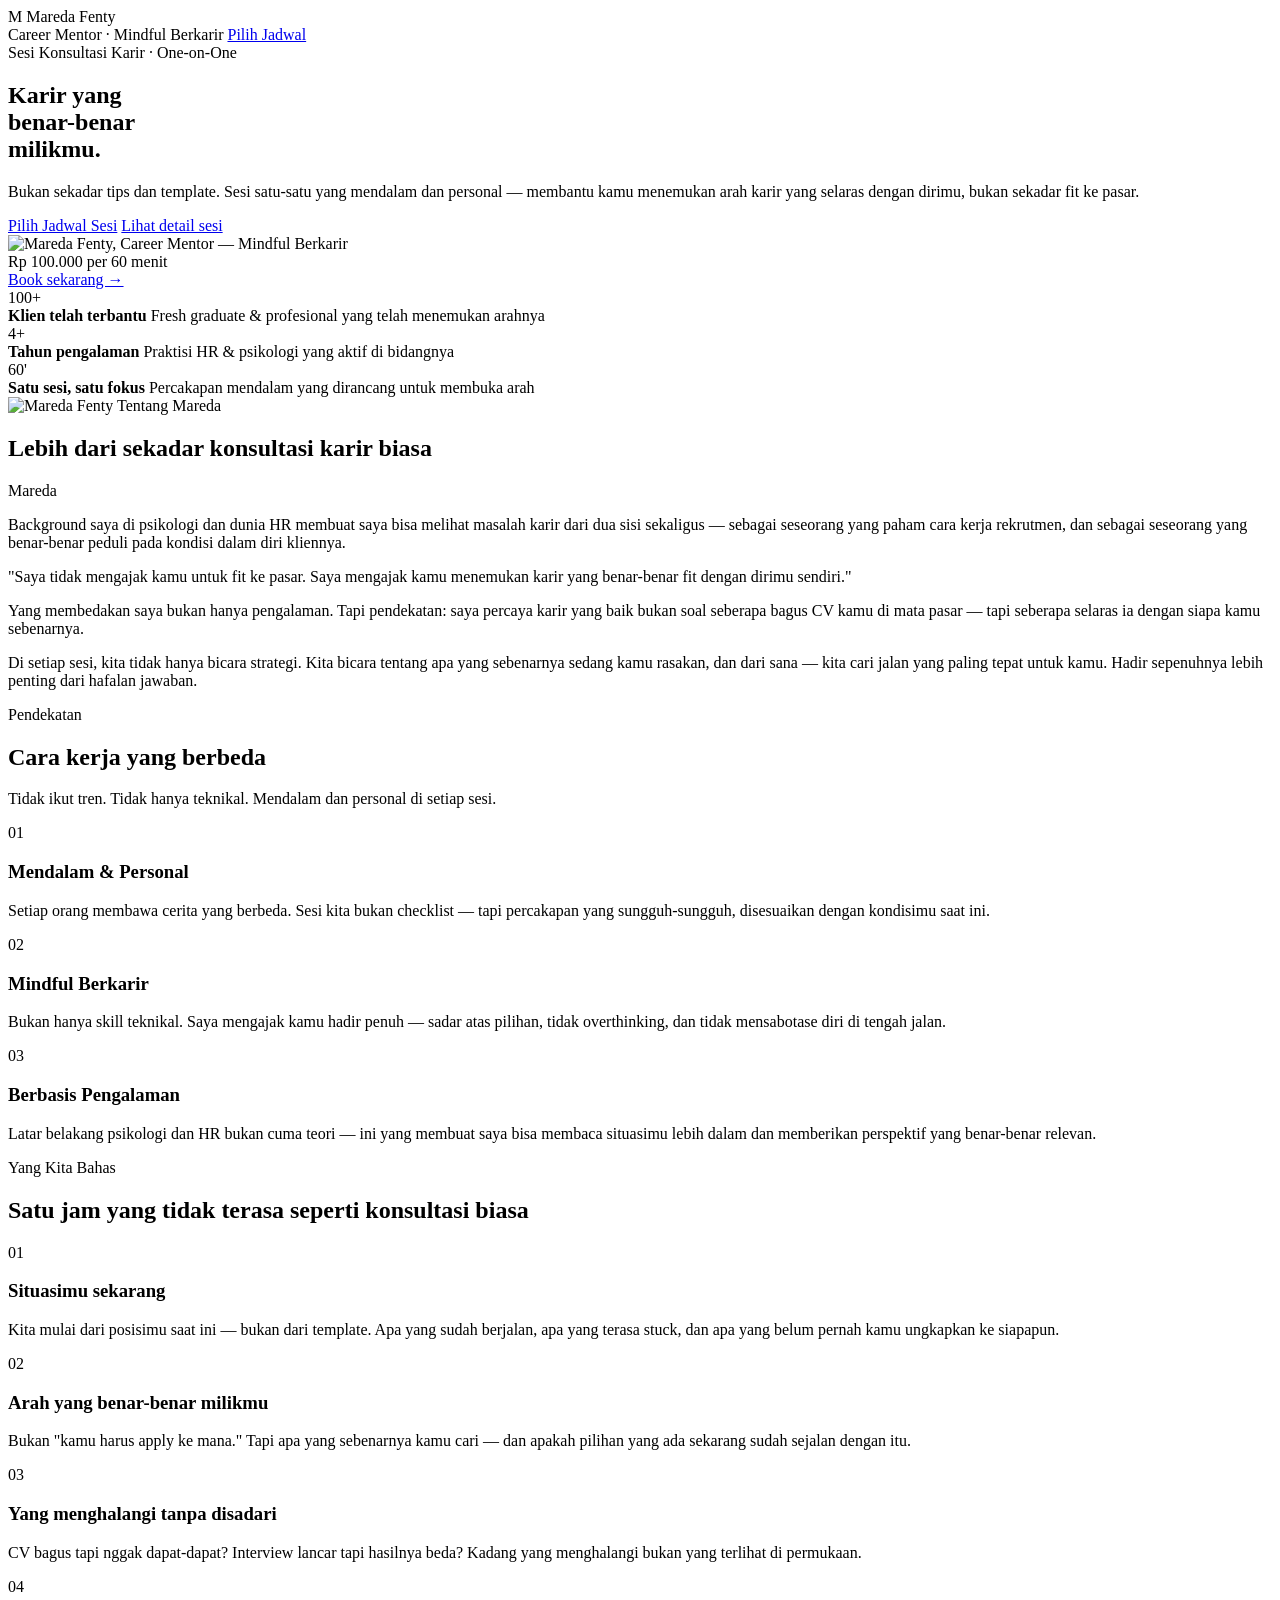
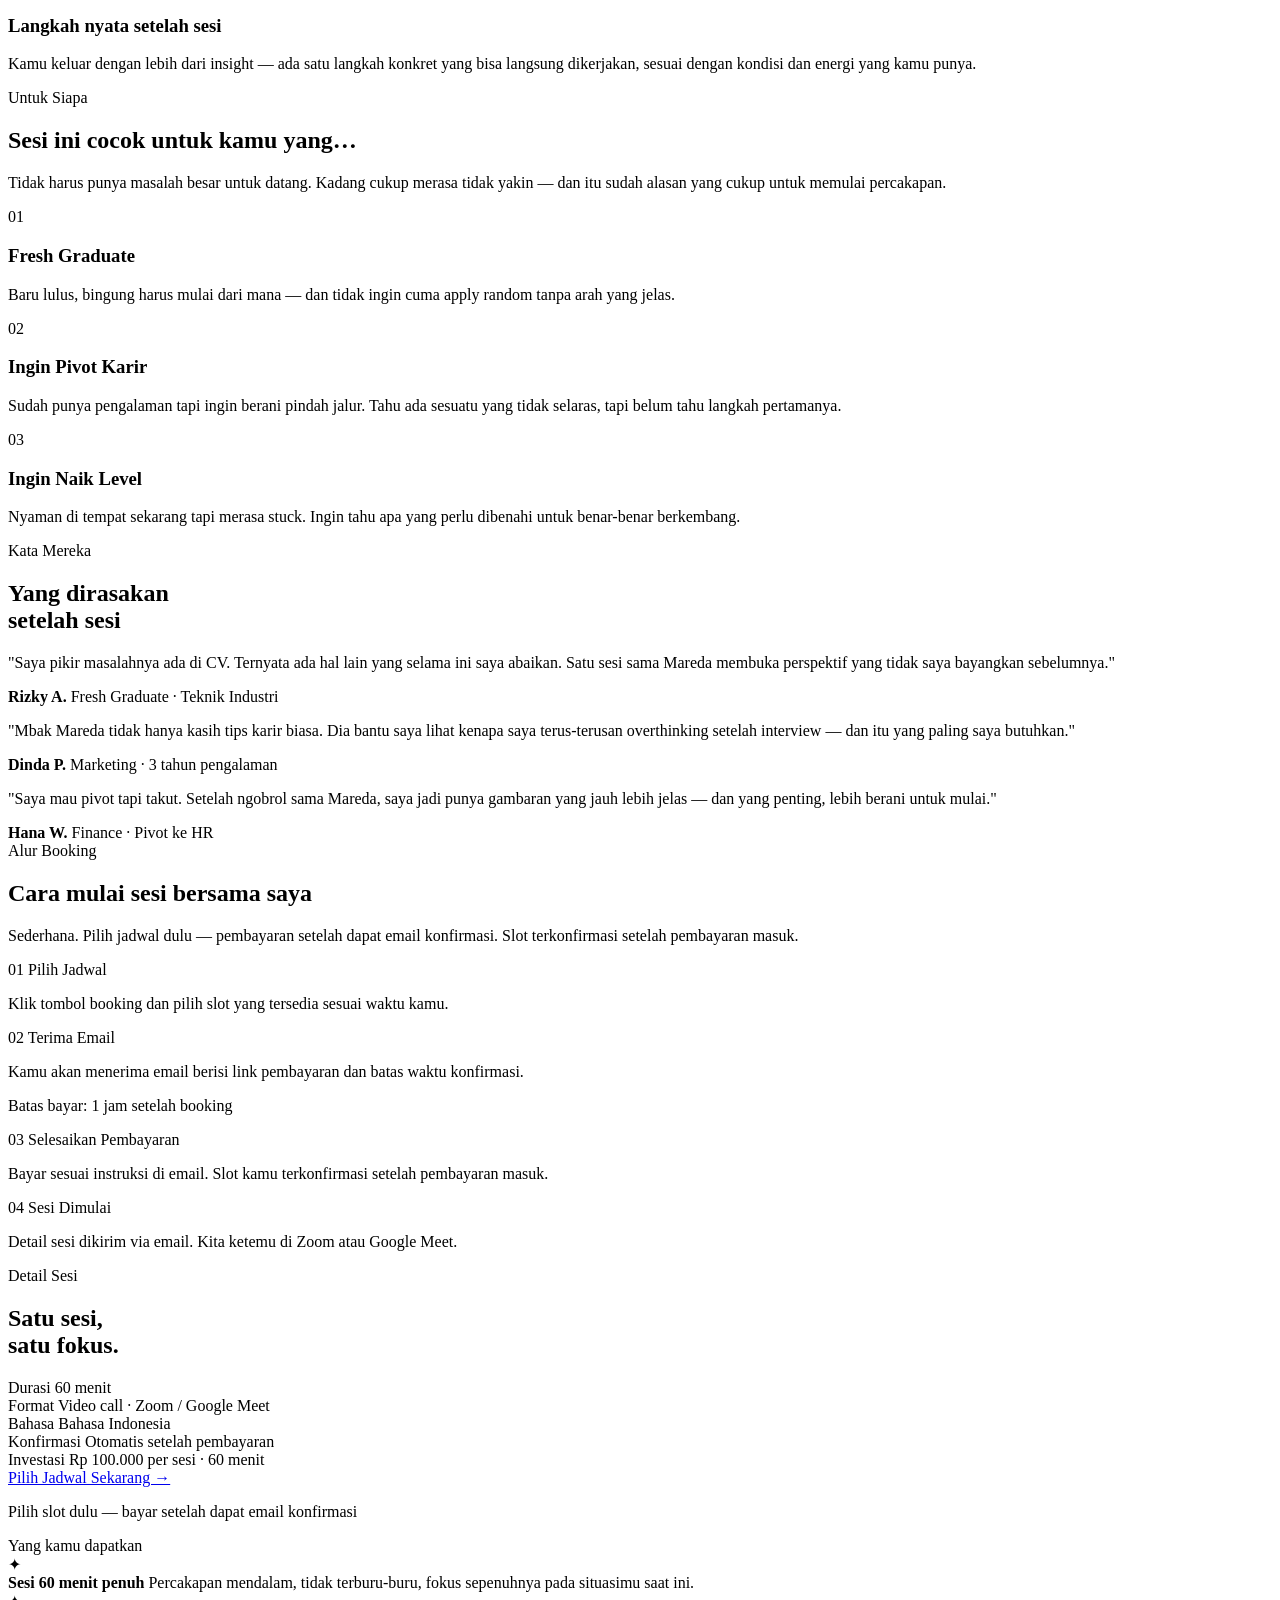
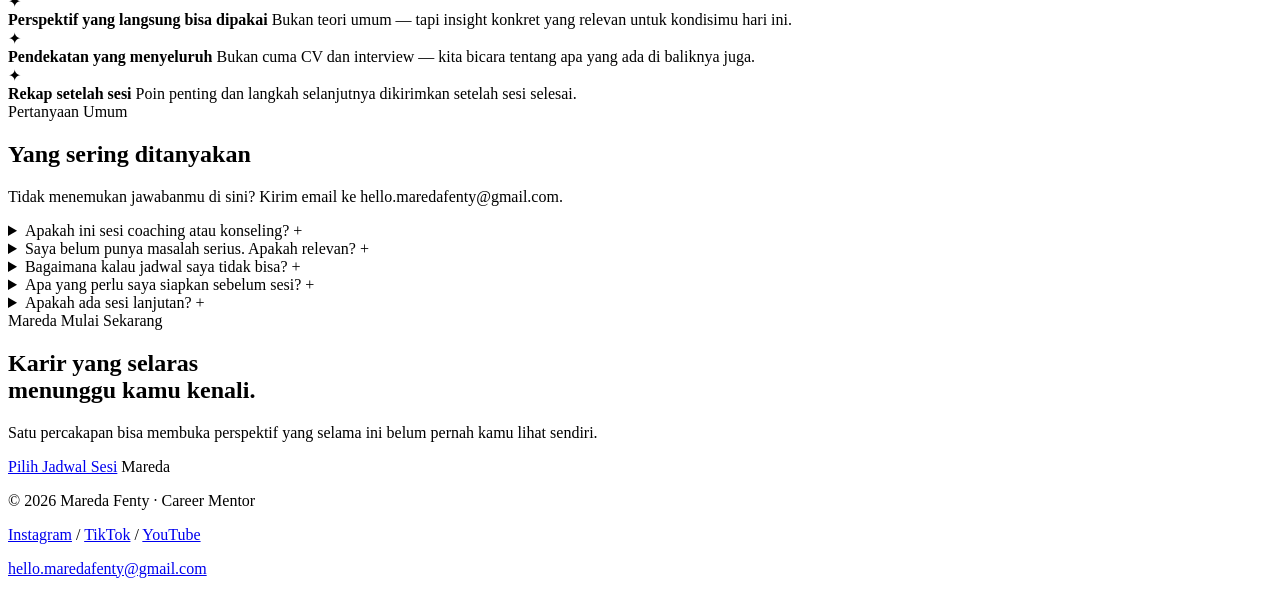
==== sesi-konsultasi-karir/landing-page/index.html @ 622a47fd "Rename index.html to index.html" ====
<!DOCTYPE html>
<html lang="id">
<head>
  <meta charset="UTF-8">
  <meta name="viewport" content="width=device-width, initial-scale=1.0">
  <title>Sesi Konsultasi Karir — Mareda Fenty</title>
  <link href="https://fonts.googleapis.com/css2?family=Fraunces:ital,wght@1,300;1,400;1,500&family=Poppins:wght@300;400;500&family=Corinthia&display=swap" rel="stylesheet">
  <link rel="stylesheet" href="../style.css">
</head>
<body>

  <!-- NAV -->
  <nav>
    <div class="nav-brand">
      <span class="nav-sig">M</span>
      <span class="nav-name">Mareda Fenty</span>
    </div>
    <div class="nav-right">
      <span class="nav-tagline">Career Mentor · Mindful Berkarir</span>
      <a href="https://calendly.com/hello-maredafenty/sesi-konsultasi-karir" class="nav-cta" target="_blank">Pilih Jadwal</a>
    </div>
  </nav>

  <!-- HERO -->
  <section class="hero">
    <div class="hero-inner">
      <div class="hero-label-row">
        <div class="line"></div>
        <span>Sesi Konsultasi Karir · One-on-One</span>
      </div>
      <h1 class="hero-headline">
        Karir yang<br>
        <span class="indent">benar-benar</span><br>
        <span class="moss-word">milikmu.</span>
      </h1>
      <div class="hero-body-row">
        <div class="hero-body-left">
          <p>Bukan sekadar tips dan template. Sesi satu-satu yang mendalam dan personal — membantu kamu menemukan arah karir yang selaras dengan dirimu, bukan sekadar fit ke pasar.</p>
          <div class="hero-cta-group">
            <a href="https://calendly.com/hello-maredafenty/sesi-konsultasi-karir" class="btn-primary" target="_blank">Pilih Jadwal Sesi</a>
            <a href="#booking" class="btn-ghost">Lihat detail sesi</a>
          </div>
        </div>
        <div class="hero-photo-card">
          <img src="../assets/foto-mareda-hero.jpg" alt="Mareda Fenty, Career Mentor — Mindful Berkarir" loading="lazy">
          <div class="photo-card-info">
            <div>
              <span class="rate">Rp 100.000</span>
              <span class="rate-label">per 60 menit</span>
            </div>
            <a href="https://calendly.com/hello-maredafenty/sesi-konsultasi-karir" class="book-link" target="_blank">Book sekarang →</a>
          </div>
        </div>
      </div>
    </div>
  </section>

  <!-- TRUST STRIP -->
  <div class="trust-strip">
    <div class="trust-inner">
      <div class="trust-item">
        <span class="trust-num">100+</span>
        <div class="trust-label">
          <strong>Klien telah terbantu</strong>
          <span>Fresh graduate & profesional yang telah menemukan arahnya</span>
        </div>
      </div>
      <div class="trust-item">
        <span class="trust-num">4+</span>
        <div class="trust-label">
          <strong>Tahun pengalaman</strong>
          <span>Praktisi HR & psikologi yang aktif di bidangnya</span>
        </div>
      </div>
      <div class="trust-item">
        <span class="trust-num">60'</span>
        <div class="trust-label">
          <strong>Satu sesi, satu fokus</strong>
          <span>Percakapan mendalam yang dirancang untuk membuka arah</span>
        </div>
      </div>
    </div>
  </div>

  <!-- TENTANG -->
  <section class="about-section">
    <div class="about-inner">
      <div class="about-sidebar">
        <img src="../assets/foto-mareda-about.png" alt="Mareda Fenty" class="about-photo" loading="lazy">
        <span class="eyebrow">Tentang Mareda</span>
        <h2>Lebih dari sekadar konsultasi karir biasa</h2>
        <span class="sig">Mareda</span>
      </div>
      <div class="about-content">
        <p>Background saya di psikologi dan dunia HR membuat saya bisa melihat masalah karir dari dua sisi sekaligus — sebagai seseorang yang paham cara kerja rekrutmen, dan sebagai seseorang yang benar-benar peduli pada kondisi dalam diri kliennya.</p>
        <div class="about-pull">
          <p>"Saya tidak mengajak kamu untuk <span>fit ke pasar.</span> Saya mengajak kamu menemukan karir yang benar-benar fit dengan dirimu sendiri."</p>
        </div>
        <p>Yang membedakan saya bukan hanya pengalaman. Tapi pendekatan: saya percaya karir yang baik bukan soal seberapa bagus CV kamu di mata pasar — tapi seberapa selaras ia dengan siapa kamu sebenarnya.</p>
        <p>Di setiap sesi, kita tidak hanya bicara strategi. Kita bicara tentang apa yang sebenarnya sedang kamu rasakan, dan dari sana — kita cari jalan yang paling tepat untuk kamu. Hadir sepenuhnya lebih penting dari hafalan jawaban.</p>
      </div>
    </div>
  </section>

  <!-- PENDEKATAN -->
  <section class="approach-section">
    <div class="approach-inner">
      <div class="approach-header">
        <div>
          <span class="eyebrow">Pendekatan</span>
          <h2>Cara kerja yang berbeda</h2>
        </div>
        <p>Tidak ikut tren. Tidak hanya teknikal. Mendalam dan personal di setiap sesi.</p>
      </div>
      <div class="pillar-row">
        <div class="pillar">
          <span class="pillar-mark">01</span>
          <h3>Mendalam & Personal</h3>
          <p>Setiap orang membawa cerita yang berbeda. Sesi kita bukan checklist — tapi percakapan yang sungguh-sungguh, disesuaikan dengan kondisimu saat ini.</p>
        </div>
        <div class="pillar">
          <span class="pillar-mark">02</span>
          <h3>Mindful Berkarir</h3>
          <p>Bukan hanya skill teknikal. Saya mengajak kamu hadir penuh — sadar atas pilihan, tidak overthinking, dan tidak mensabotase diri di tengah jalan.</p>
        </div>
        <div class="pillar">
          <span class="pillar-mark">03</span>
          <h3>Berbasis Pengalaman</h3>
          <p>Latar belakang psikologi dan HR bukan cuma teori — ini yang membuat saya bisa membaca situasimu lebih dalam dan memberikan perspektif yang benar-benar relevan.</p>
        </div>
      </div>
    </div>
  </section>

  <!-- YANG KITA BAHAS -->
  <section class="discuss-section">
    <div class="discuss-inner">
      <div class="discuss-header">
        <div class="discuss-eyebrow-row">
          <div class="line"></div>
          <span>Yang Kita Bahas</span>
        </div>
        <h2>Satu jam yang tidak terasa seperti konsultasi biasa</h2>
      </div>
      <div class="discuss-list">
        <div class="discuss-item">
          <span class="discuss-num">01</span>
          <div>
            <h3>Situasimu sekarang</h3>
            <p>Kita mulai dari posisimu saat ini — bukan dari template. Apa yang sudah berjalan, apa yang terasa stuck, dan apa yang belum pernah kamu ungkapkan ke siapapun.</p>
          </div>
        </div>
        <div class="discuss-item">
          <span class="discuss-num">02</span>
          <div>
            <h3>Arah yang benar-benar milikmu</h3>
            <p>Bukan "kamu harus apply ke mana." Tapi apa yang sebenarnya kamu cari — dan apakah pilihan yang ada sekarang sudah sejalan dengan itu.</p>
          </div>
        </div>
        <div class="discuss-item">
          <span class="discuss-num">03</span>
          <div>
            <h3>Yang menghalangi tanpa disadari</h3>
            <p>CV bagus tapi nggak dapat-dapat? Interview lancar tapi hasilnya beda? Kadang yang menghalangi bukan yang terlihat di permukaan.</p>
          </div>
        </div>
        <div class="discuss-item">
          <span class="discuss-num">04</span>
          <div>
            <h3>Langkah nyata setelah sesi</h3>
            <p>Kamu keluar dengan lebih dari insight — ada satu langkah konkret yang bisa langsung dikerjakan, sesuai dengan kondisi dan energi yang kamu punya.</p>
          </div>
        </div>
      </div>
    </div>
  </section>

  <!-- UNTUK SIAPA -->
  <section class="who-section">
    <div class="who-inner">
      <div class="who-header">
        <div>
          <span class="eyebrow">Untuk Siapa</span>
          <h2>Sesi ini cocok untuk kamu yang…</h2>
        </div>
        <p>Tidak harus punya masalah besar untuk datang. Kadang cukup merasa tidak yakin — dan itu sudah alasan yang cukup untuk memulai percakapan.</p>
      </div>
      <div class="who-grid">
        <div class="who-card">
          <div class="who-card-num">01</div>
          <h3>Fresh Graduate</h3>
          <p>Baru lulus, bingung harus mulai dari mana — dan tidak ingin cuma apply random tanpa arah yang jelas.</p>
        </div>
        <div class="who-card">
          <div class="who-card-num">02</div>
          <h3>Ingin Pivot Karir</h3>
          <p>Sudah punya pengalaman tapi ingin berani pindah jalur. Tahu ada sesuatu yang tidak selaras, tapi belum tahu langkah pertamanya.</p>
        </div>
        <div class="who-card">
          <div class="who-card-num">03</div>
          <h3>Ingin Naik Level</h3>
          <p>Nyaman di tempat sekarang tapi merasa stuck. Ingin tahu apa yang perlu dibenahi untuk benar-benar berkembang.</p>
        </div>
      </div>
    </div>
  </section>

  <!-- TESTIMONIAL -->
  <!--
    CATATAN: 3 testimoni di bawah ini masih CONTOH/ILUSTRASI (Rizky A., Dinda P., Hana W.)
    Ganti dengan testimoni asli dari klien begitu sudah terkumpul lewat flow follow-up
    ("Bagaimana sesi kemarin?"). Pertahankan format: bintang, kutipan, nama + konteks singkat.
  -->
  <section class="testimonial-section">
    <div class="testimonial-inner">
      <div class="testimonial-header">
        <span class="eyebrow">Kata Mereka</span>
        <h2>Yang dirasakan<br>setelah sesi</h2>
      </div>
      <div class="testimonials-grid">
        <div class="testimonial-card">
          <div class="t-stars">
            <div class="t-star"></div><div class="t-star"></div><div class="t-star"></div><div class="t-star"></div><div class="t-star"></div>
          </div>
          <p class="t-quote">"Saya pikir masalahnya ada di CV. Ternyata ada hal lain yang selama ini saya abaikan. Satu sesi sama Mareda membuka perspektif yang tidak saya bayangkan sebelumnya."</p>
          <div class="t-author">
            <strong>Rizky A.</strong>
            <span>Fresh Graduate · Teknik Industri</span>
          </div>
        </div>
        <div class="testimonial-card">
          <div class="t-stars">
            <div class="t-star"></div><div class="t-star"></div><div class="t-star"></div><div class="t-star"></div><div class="t-star"></div>
          </div>
          <p class="t-quote">"Mbak Mareda tidak hanya kasih tips karir biasa. Dia bantu saya lihat kenapa saya terus-terusan overthinking setelah interview — dan itu yang paling saya butuhkan."</p>
          <div class="t-author">
            <strong>Dinda P.</strong>
            <span>Marketing · 3 tahun pengalaman</span>
          </div>
        </div>
        <div class="testimonial-card">
          <div class="t-stars">
            <div class="t-star"></div><div class="t-star"></div><div class="t-star"></div><div class="t-star"></div><div class="t-star"></div>
          </div>
          <p class="t-quote">"Saya mau pivot tapi takut. Setelah ngobrol sama Mareda, saya jadi punya gambaran yang jauh lebih jelas — dan yang penting, lebih berani untuk mulai."</p>
          <div class="t-author">
            <strong>Hana W.</strong>
            <span>Finance · Pivot ke HR</span>
          </div>
        </div>
      </div>
    </div>
  </section>

  <!-- ALUR BOOKING -->
  <section class="how-section">
    <div class="how-inner">
      <div class="how-header">
        <div>
          <span class="eyebrow">Alur Booking</span>
          <h2>Cara mulai sesi bersama saya</h2>
        </div>
        <p>Sederhana. Pilih jadwal dulu — pembayaran setelah dapat email konfirmasi. Slot terkonfirmasi setelah pembayaran masuk.</p>
      </div>
      <div class="how-grid">
        <div class="how-card">
          <span class="how-card-num">01</span>
          <span class="how-card-title">Pilih Jadwal</span>
          <p class="how-card-desc">Klik tombol booking dan pilih slot yang tersedia sesuai waktu kamu.</p>
        </div>
        <div class="how-card">
          <span class="how-card-num">02</span>
          <span class="how-card-title">Terima Email</span>
          <p class="how-card-desc">Kamu akan menerima email berisi link pembayaran dan batas waktu konfirmasi.</p>
          <p class="how-card-note">Batas bayar: 1 jam setelah booking</p>
        </div>
        <div class="how-card">
          <span class="how-card-num">03</span>
          <span class="how-card-title">Selesaikan Pembayaran</span>
          <p class="how-card-desc">Bayar sesuai instruksi di email. Slot kamu terkonfirmasi setelah pembayaran masuk.</p>
        </div>
        <div class="how-card">
          <span class="how-card-num">04</span>
          <span class="how-card-title">Sesi Dimulai</span>
          <p class="how-card-desc">Detail sesi dikirim via email. Kita ketemu di Zoom atau Google Meet.</p>
        </div>
      </div>
    </div>
  </section>

  <!-- DETAIL SESI / BOOKING -->
  <section class="booking-section" id="booking">
    <div class="booking-inner">
      <div class="booking-left">
        <span class="eyebrow">Detail Sesi</span>
        <h2>Satu sesi,<br>satu fokus.</h2>
        <div class="booking-meta">
          <div class="meta-row">
            <span class="meta-key">Durasi</span>
            <span class="meta-val">60 menit</span>
          </div>
          <div class="meta-row">
            <span class="meta-key">Format</span>
            <span class="meta-val">Video call · Zoom / Google Meet</span>
          </div>
          <div class="meta-row">
            <span class="meta-key">Bahasa</span>
            <span class="meta-val">Bahasa Indonesia</span>
          </div>
          <div class="meta-row">
            <span class="meta-key">Konfirmasi</span>
            <span class="meta-val">Otomatis setelah pembayaran</span>
          </div>
        </div>
        <div class="price-display">
          <span class="label">Investasi</span>
          <span class="amount">Rp 100.000</span>
          <span class="duration">per sesi · 60 menit</span>
        </div>
        <a href="https://calendly.com/hello-maredafenty/sesi-konsultasi-karir" class="book-cta" target="_blank">Pilih Jadwal Sekarang →</a>
        <p class="book-note">Pilih slot dulu — bayar setelah dapat email konfirmasi</p>
      </div>
      <div class="booking-right">
        <span class="eyebrow">Yang kamu dapatkan</span>
        <div class="benefit-list">
          <div class="benefit">
            <span class="benefit-mark">✦</span>
            <div>
              <strong>Sesi 60 menit penuh</strong>
              <span>Percakapan mendalam, tidak terburu-buru, fokus sepenuhnya pada situasimu saat ini.</span>
            </div>
          </div>
          <div class="benefit">
            <span class="benefit-mark">✦</span>
            <div>
              <strong>Perspektif yang langsung bisa dipakai</strong>
              <span>Bukan teori umum — tapi insight konkret yang relevan untuk kondisimu hari ini.</span>
            </div>
          </div>
          <div class="benefit">
            <span class="benefit-mark">✦</span>
            <div>
              <strong>Pendekatan yang menyeluruh</strong>
              <span>Bukan cuma CV dan interview — kita bicara tentang apa yang ada di baliknya juga.</span>
            </div>
          </div>
          <div class="benefit">
            <span class="benefit-mark">✦</span>
            <div>
              <strong>Rekap setelah sesi</strong>
              <span>Poin penting dan langkah selanjutnya dikirimkan setelah sesi selesai.</span>
            </div>
          </div>
        </div>
      </div>
    </div>
  </section>

  <!-- FAQ -->
  <section class="faq-section">
    <div class="faq-inner">
      <div class="faq-left">
        <span class="eyebrow">Pertanyaan Umum</span>
        <h2>Yang sering ditanyakan</h2>
        <p>Tidak menemukan jawabanmu di sini? Kirim email ke hello.maredafenty@gmail.com.</p>
      </div>
      <div class="faq-list">
        <details class="faq-item">
          <summary>Apakah ini sesi coaching atau konseling? <span class="faq-icon">+</span></summary>
          <p>Ini sesi konsultasi karir — lebih seperti ngobrol mendalam bersama seseorang yang punya latar belakang psikologi dan HR. Bukan terapi, tapi jauh lebih dalam dari sekadar tanya jawab biasa.</p>
        </details>
        <details class="faq-item">
          <summary>Saya belum punya masalah serius. Apakah relevan? <span class="faq-icon">+</span></summary>
          <p>Ya. Banyak klien datang bukan karena krisis, tapi karena ingin lebih jelas dengan arahnya. Merasa "oke-oke saja tapi tidak berkembang" itu sinyal yang valid untuk dieksplorasi bersama.</p>
        </details>
        <details class="faq-item">
          <summary>Bagaimana kalau jadwal saya tidak bisa? <span class="faq-icon">+</span></summary>
          <p>Kamu bisa reschedule selama mengonfirmasi minimal 24 jam sebelum sesi. Hubungi saya di hello.maredafenty@gmail.com.</p>
        </details>
        <details class="faq-item">
          <summary>Apa yang perlu saya siapkan sebelum sesi? <span class="faq-icon">+</span></summary>
          <p>Tidak banyak. Cukup pikirkan satu atau dua hal yang paling ingin kamu diskusikan. Kita akan mulai dari sana — sisanya akan mengalir sendiri.</p>
        </details>
        <details class="faq-item">
          <summary>Apakah ada sesi lanjutan? <span class="faq-icon">+</span></summary>
          <p>Bisa, tergantung kebutuhanmu. Setelah sesi pertama kita bisa diskusikan bersama apakah perlu lanjutan atau tidak.</p>
        </details>
      </div>
    </div>
  </section>

  <!-- FOOTER CTA -->
  <section class="footer-cta">
    <span class="footer-cta-bg">Mareda</span>
    <span class="eyebrow">Mulai Sekarang</span>
    <h2>Karir yang selaras<br>menunggu kamu <span class="clay">kenali.</span></h2>
    <p>Satu percakapan bisa membuka perspektif yang selama ini belum pernah kamu lihat sendiri.</p>
    <a href="https://calendly.com/hello-maredafenty/sesi-konsultasi-karir" class="btn-primary" target="_blank">Pilih Jadwal Sesi</a>
    <span class="footer-cta-sig">Mareda</span>
  </section>

  <!-- FOOTER BOTTOM -->
  <div class="footer-bottom">
    <p>© 2026 Mareda Fenty · Career Mentor</p>
    <!-- CATATAN: cek dulu handle TikTok & YouTube Mareda sebelum publish, IG @maredafenty sudah terkonfirmasi -->
    <div class="footer-socials">
      <a href="https://instagram.com/maredafenty" target="_blank">Instagram</a>
      <span class="sep">/</span>
      <a href="https://tiktok.com/@maredafenty" target="_blank">TikTok</a>
      <span class="sep">/</span>
      <a href="https://youtube.com/@maredafenty" target="_blank">YouTube</a>
    </div>
    <p class="email"><a href="mailto:hello.maredafenty@gmail.com">hello.maredafenty@gmail.com</a></p>
  </div>

</body>
</html>
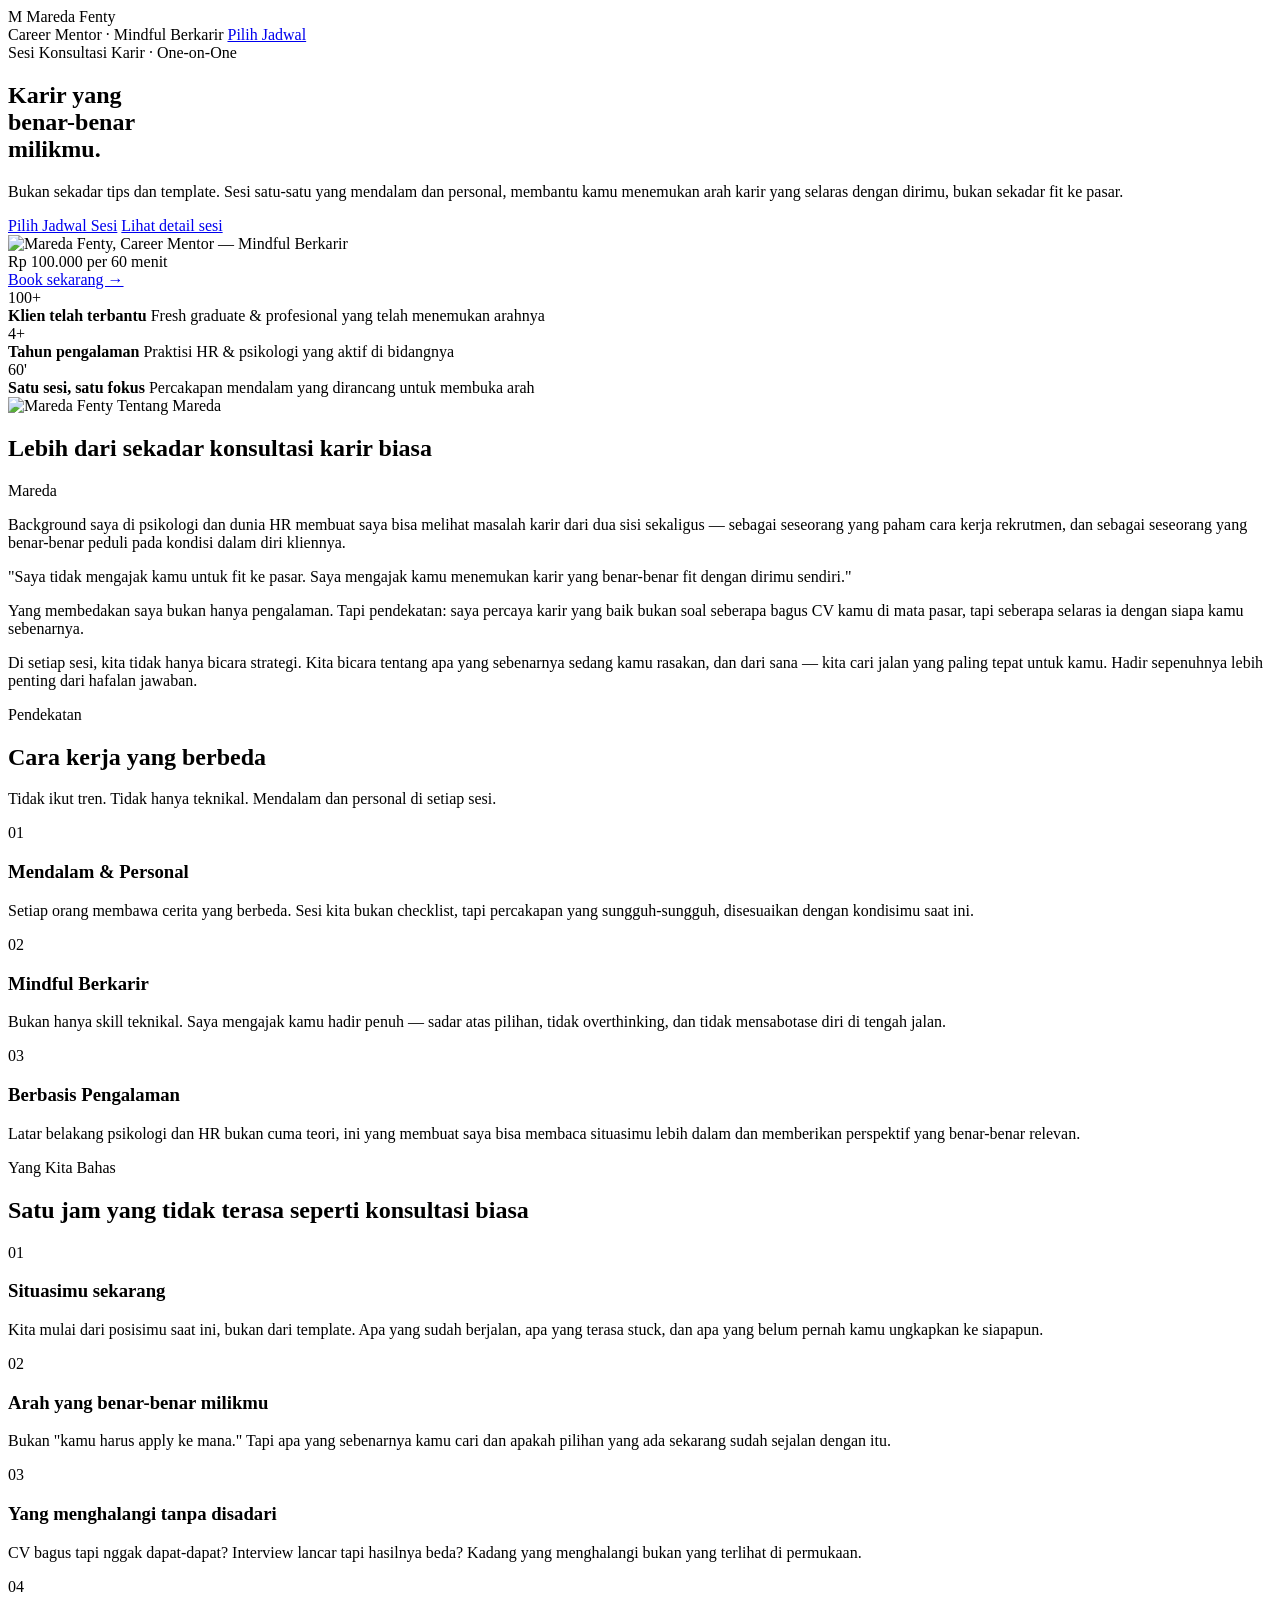
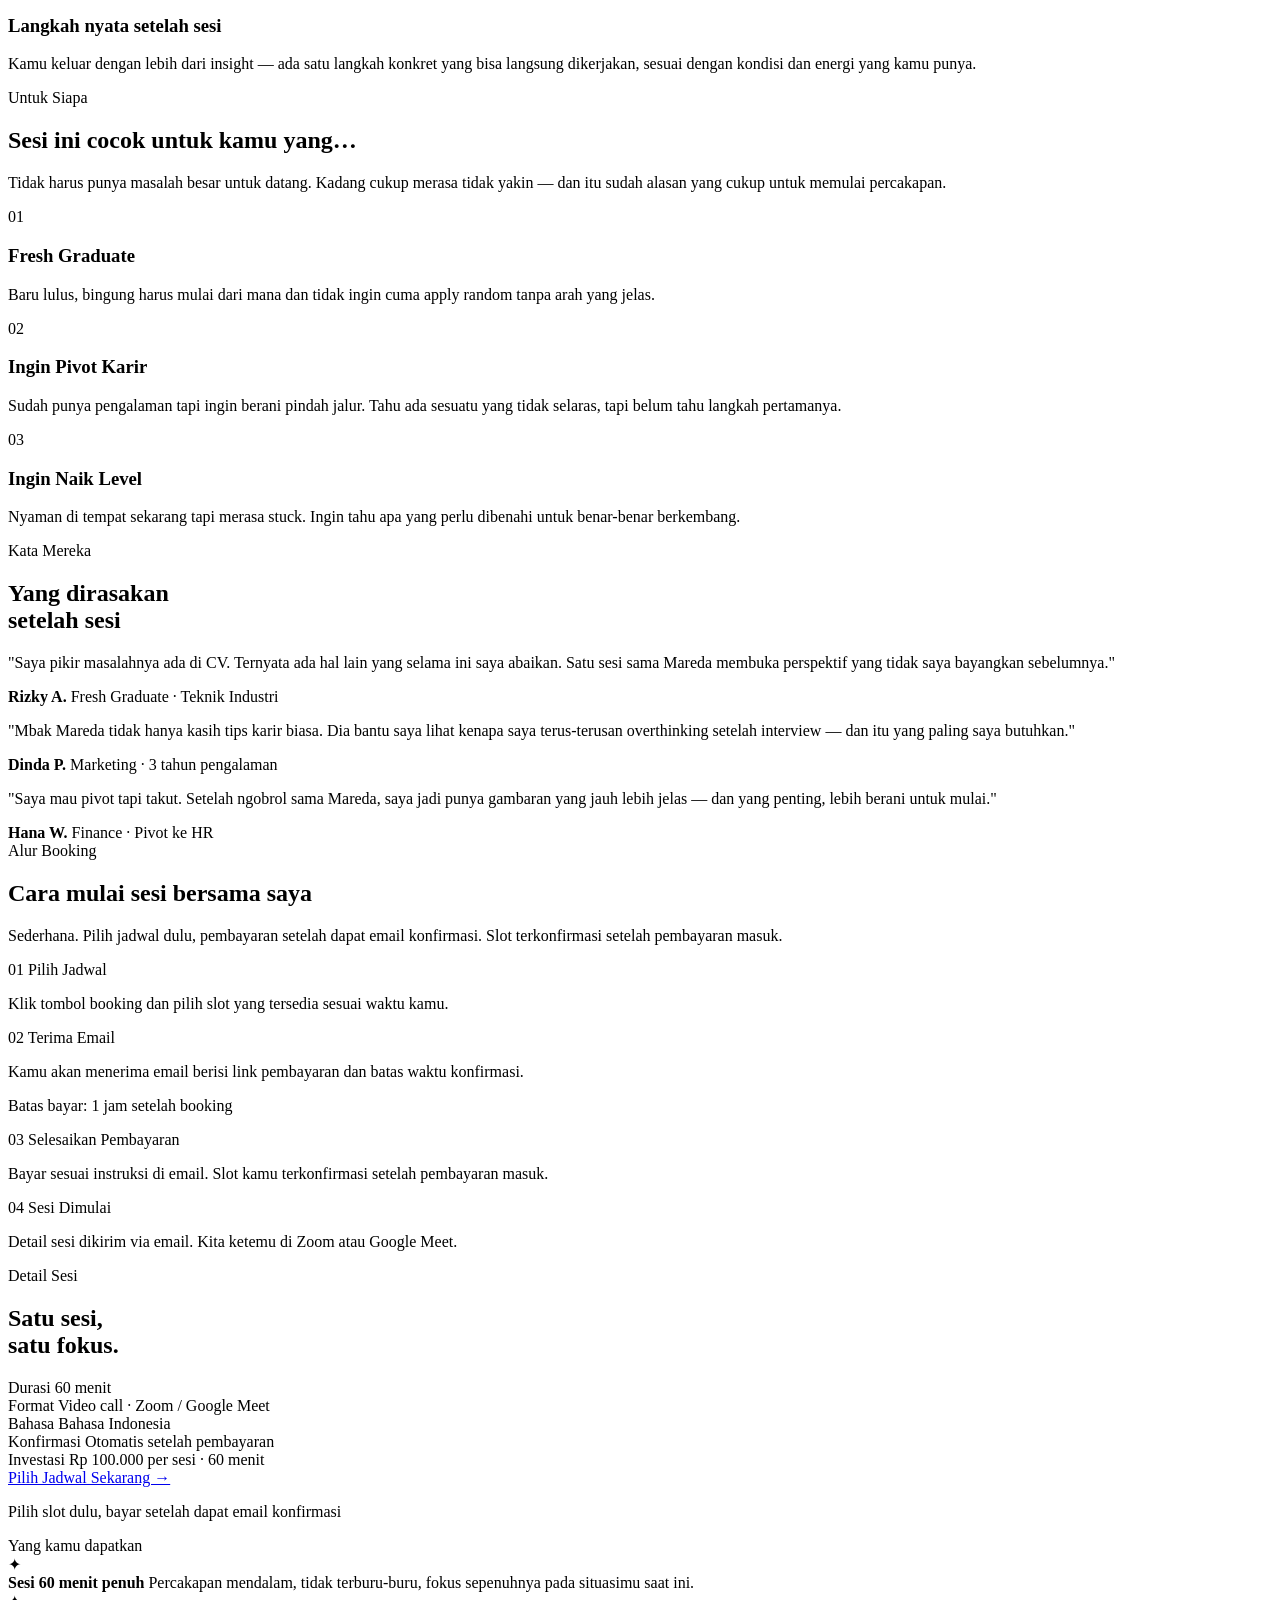
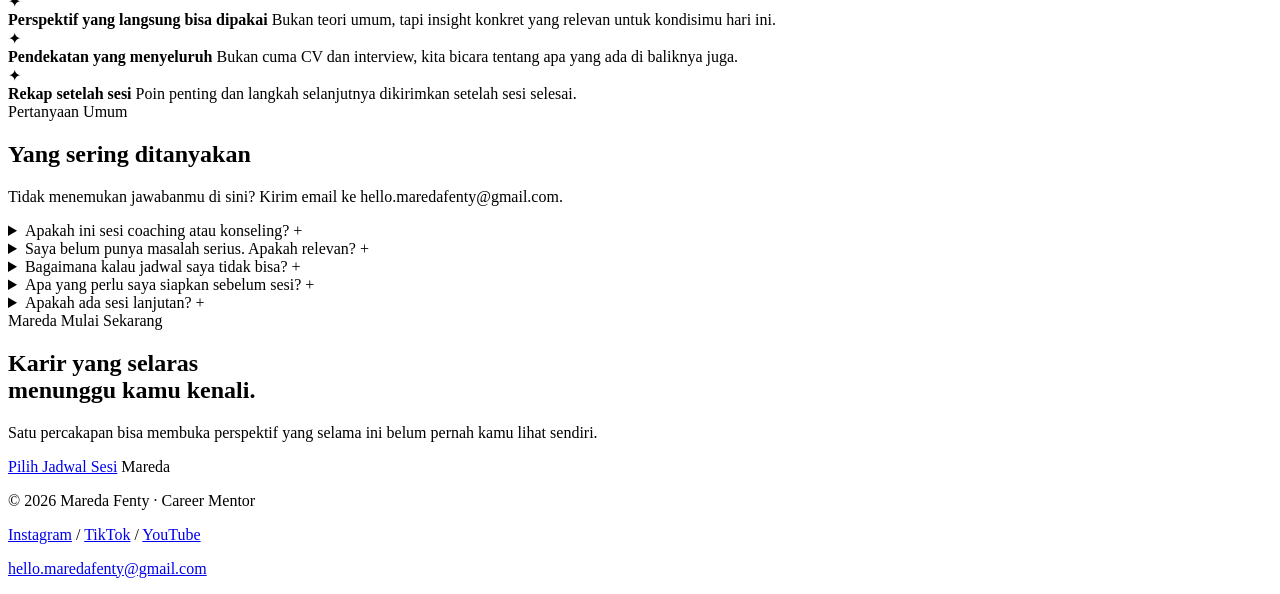
==== commit 1ef1c705: "Update index.html" ====
--- a/sesi-konsultasi-karir/landing-page/index.html
+++ b/sesi-konsultasi-karir/landing-page/index.html
@@ -35,7 +35,7 @@
       </h1>
       <div class="hero-body-row">
         <div class="hero-body-left">
-          <p>Bukan sekadar tips dan template. Sesi satu-satu yang mendalam dan personal — membantu kamu menemukan arah karir yang selaras dengan dirimu, bukan sekadar fit ke pasar.</p>
+          <p>Bukan sekadar tips dan template. Sesi satu-satu yang mendalam dan personal, membantu kamu menemukan arah karir yang selaras dengan dirimu, bukan sekadar fit ke pasar.</p>
           <div class="hero-cta-group">
             <a href="https://calendly.com/hello-maredafenty/sesi-konsultasi-karir" class="btn-primary" target="_blank">Pilih Jadwal Sesi</a>
             <a href="#booking" class="btn-ghost">Lihat detail sesi</a>
@@ -96,7 +96,7 @@
         <div class="about-pull">
           <p>"Saya tidak mengajak kamu untuk <span>fit ke pasar.</span> Saya mengajak kamu menemukan karir yang benar-benar fit dengan dirimu sendiri."</p>
         </div>
-        <p>Yang membedakan saya bukan hanya pengalaman. Tapi pendekatan: saya percaya karir yang baik bukan soal seberapa bagus CV kamu di mata pasar — tapi seberapa selaras ia dengan siapa kamu sebenarnya.</p>
+        <p>Yang membedakan saya bukan hanya pengalaman. Tapi pendekatan: saya percaya karir yang baik bukan soal seberapa bagus CV kamu di mata pasar, tapi seberapa selaras ia dengan siapa kamu sebenarnya.</p>
         <p>Di setiap sesi, kita tidak hanya bicara strategi. Kita bicara tentang apa yang sebenarnya sedang kamu rasakan, dan dari sana — kita cari jalan yang paling tepat untuk kamu. Hadir sepenuhnya lebih penting dari hafalan jawaban.</p>
       </div>
     </div>
@@ -116,7 +116,7 @@
         <div class="pillar">
           <span class="pillar-mark">01</span>
           <h3>Mendalam & Personal</h3>
-          <p>Setiap orang membawa cerita yang berbeda. Sesi kita bukan checklist — tapi percakapan yang sungguh-sungguh, disesuaikan dengan kondisimu saat ini.</p>
+          <p>Setiap orang membawa cerita yang berbeda. Sesi kita bukan checklist, tapi percakapan yang sungguh-sungguh, disesuaikan dengan kondisimu saat ini.</p>
         </div>
         <div class="pillar">
           <span class="pillar-mark">02</span>
@@ -126,7 +126,7 @@
         <div class="pillar">
           <span class="pillar-mark">03</span>
           <h3>Berbasis Pengalaman</h3>
-          <p>Latar belakang psikologi dan HR bukan cuma teori — ini yang membuat saya bisa membaca situasimu lebih dalam dan memberikan perspektif yang benar-benar relevan.</p>
+          <p>Latar belakang psikologi dan HR bukan cuma teori, ini yang membuat saya bisa membaca situasimu lebih dalam dan memberikan perspektif yang benar-benar relevan.</p>
         </div>
       </div>
     </div>
@@ -147,14 +147,14 @@
           <span class="discuss-num">01</span>
           <div>
             <h3>Situasimu sekarang</h3>
-            <p>Kita mulai dari posisimu saat ini — bukan dari template. Apa yang sudah berjalan, apa yang terasa stuck, dan apa yang belum pernah kamu ungkapkan ke siapapun.</p>
+            <p>Kita mulai dari posisimu saat ini, bukan dari template. Apa yang sudah berjalan, apa yang terasa stuck, dan apa yang belum pernah kamu ungkapkan ke siapapun.</p>
           </div>
         </div>
         <div class="discuss-item">
           <span class="discuss-num">02</span>
           <div>
             <h3>Arah yang benar-benar milikmu</h3>
-            <p>Bukan "kamu harus apply ke mana." Tapi apa yang sebenarnya kamu cari — dan apakah pilihan yang ada sekarang sudah sejalan dengan itu.</p>
+            <p>Bukan "kamu harus apply ke mana." Tapi apa yang sebenarnya kamu cari dan apakah pilihan yang ada sekarang sudah sejalan dengan itu.</p>
           </div>
         </div>
         <div class="discuss-item">
@@ -189,7 +189,7 @@
         <div class="who-card">
           <div class="who-card-num">01</div>
           <h3>Fresh Graduate</h3>
-          <p>Baru lulus, bingung harus mulai dari mana — dan tidak ingin cuma apply random tanpa arah yang jelas.</p>
+          <p>Baru lulus, bingung harus mulai dari mana dan tidak ingin cuma apply random tanpa arah yang jelas.</p>
         </div>
         <div class="who-card">
           <div class="who-card-num">02</div>
@@ -260,7 +260,7 @@
           <span class="eyebrow">Alur Booking</span>
           <h2>Cara mulai sesi bersama saya</h2>
         </div>
-        <p>Sederhana. Pilih jadwal dulu — pembayaran setelah dapat email konfirmasi. Slot terkonfirmasi setelah pembayaran masuk.</p>
+        <p>Sederhana. Pilih jadwal dulu, pembayaran setelah dapat email konfirmasi. Slot terkonfirmasi setelah pembayaran masuk.</p>
       </div>
       <div class="how-grid">
         <div class="how-card">
@@ -318,7 +318,7 @@
           <span class="duration">per sesi · 60 menit</span>
         </div>
         <a href="https://calendly.com/hello-maredafenty/sesi-konsultasi-karir" class="book-cta" target="_blank">Pilih Jadwal Sekarang →</a>
-        <p class="book-note">Pilih slot dulu — bayar setelah dapat email konfirmasi</p>
+        <p class="book-note">Pilih slot dulu, bayar setelah dapat email konfirmasi</p>
       </div>
       <div class="booking-right">
         <span class="eyebrow">Yang kamu dapatkan</span>
@@ -334,14 +334,14 @@
             <span class="benefit-mark">✦</span>
             <div>
               <strong>Perspektif yang langsung bisa dipakai</strong>
-              <span>Bukan teori umum — tapi insight konkret yang relevan untuk kondisimu hari ini.</span>
+              <span>Bukan teori umum, tapi insight konkret yang relevan untuk kondisimu hari ini.</span>
             </div>
           </div>
           <div class="benefit">
             <span class="benefit-mark">✦</span>
             <div>
               <strong>Pendekatan yang menyeluruh</strong>
-              <span>Bukan cuma CV dan interview — kita bicara tentang apa yang ada di baliknya juga.</span>
+              <span>Bukan cuma CV dan interview, kita bicara tentang apa yang ada di baliknya juga.</span>
             </div>
           </div>
           <div class="benefit">
@@ -367,7 +367,7 @@
       <div class="faq-list">
         <details class="faq-item">
           <summary>Apakah ini sesi coaching atau konseling? <span class="faq-icon">+</span></summary>
-          <p>Ini sesi konsultasi karir — lebih seperti ngobrol mendalam bersama seseorang yang punya latar belakang psikologi dan HR. Bukan terapi, tapi jauh lebih dalam dari sekadar tanya jawab biasa.</p>
+          <p>Ini sesi konsultasi karir, lebih seperti ngobrol mendalam bersama seseorang yang punya latar belakang psikologi dan HR. Bukan terapi, tapi jauh lebih dalam dari sekadar tanya jawab biasa.</p>
         </details>
         <details class="faq-item">
           <summary>Saya belum punya masalah serius. Apakah relevan? <span class="faq-icon">+</span></summary>
@@ -379,7 +379,7 @@
         </details>
         <details class="faq-item">
           <summary>Apa yang perlu saya siapkan sebelum sesi? <span class="faq-icon">+</span></summary>
-          <p>Tidak banyak. Cukup pikirkan satu atau dua hal yang paling ingin kamu diskusikan. Kita akan mulai dari sana — sisanya akan mengalir sendiri.</p>
+          <p>Tidak banyak. Cukup pikirkan satu atau dua hal yang paling ingin kamu diskusikan. Kita akan mulai dari sana, sisanya akan mengalir sendiri.</p>
         </details>
         <details class="faq-item">
           <summary>Apakah ada sesi lanjutan? <span class="faq-icon">+</span></summary>
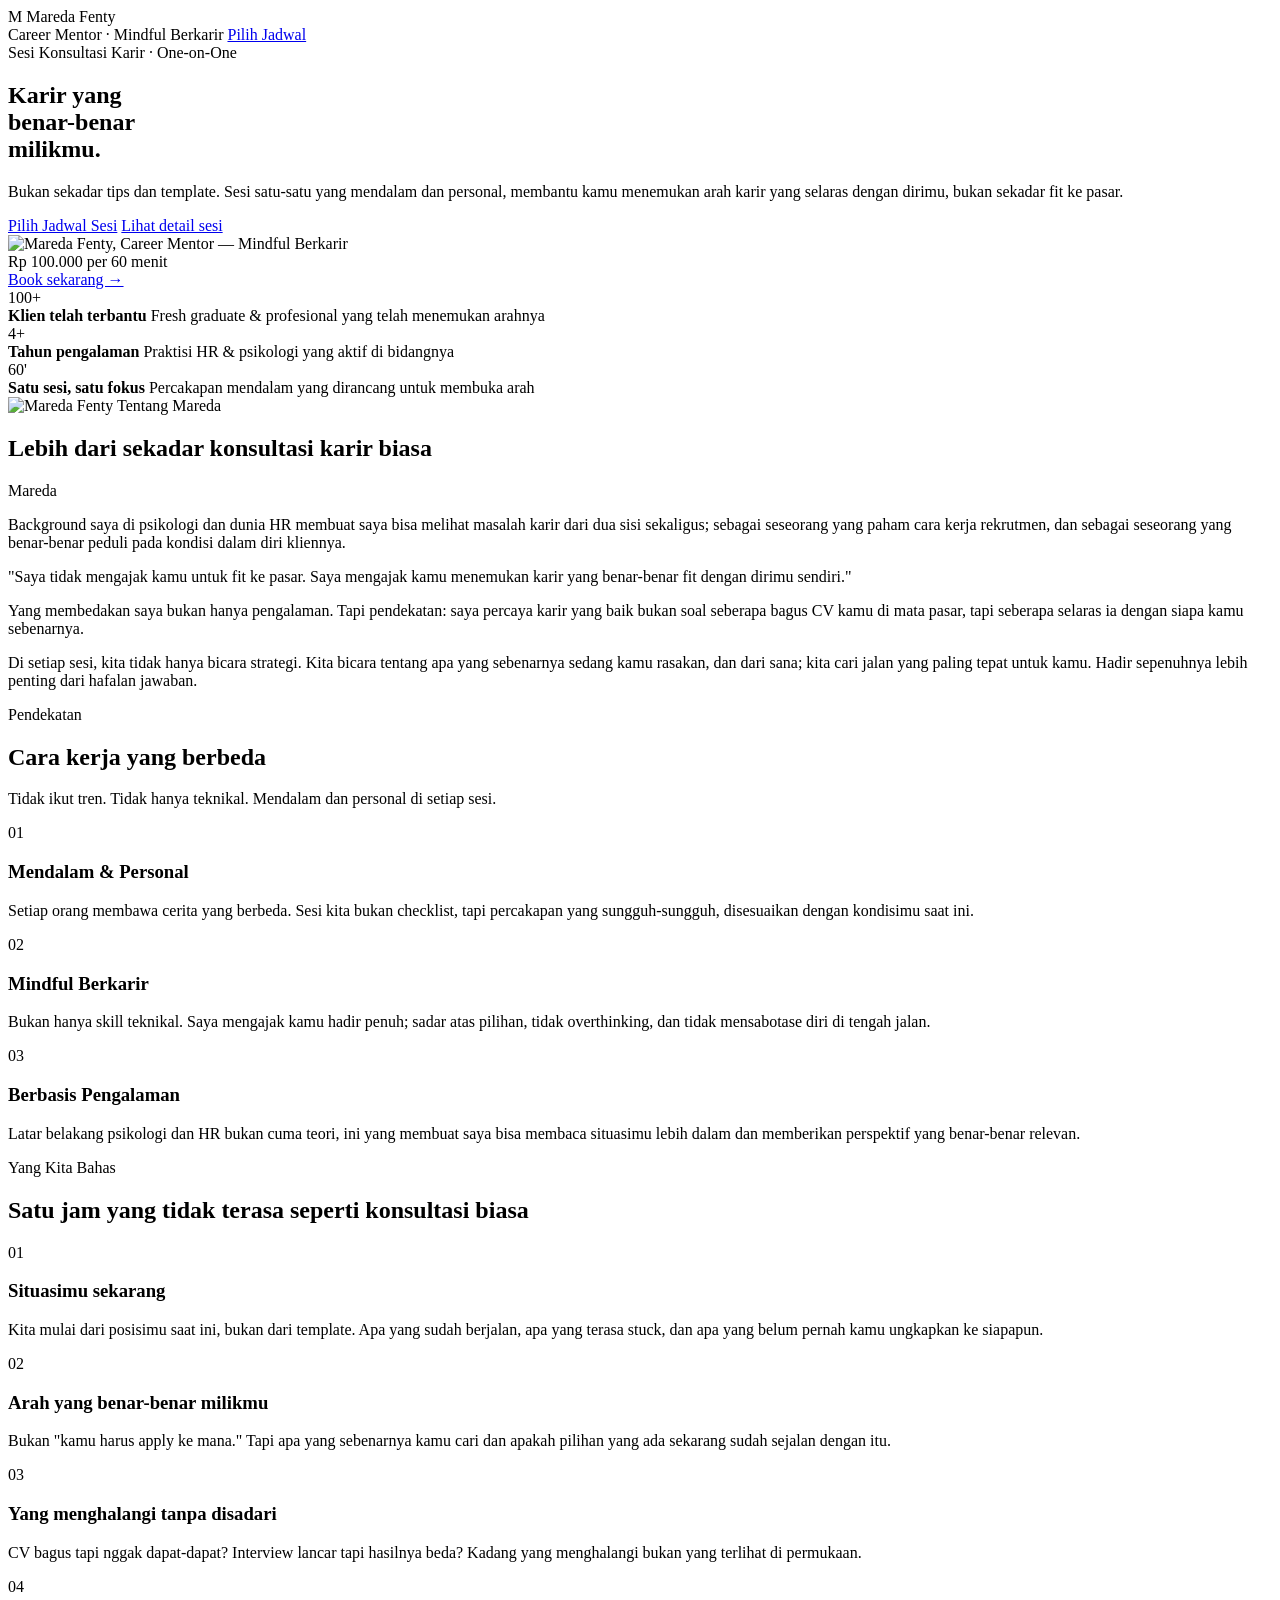
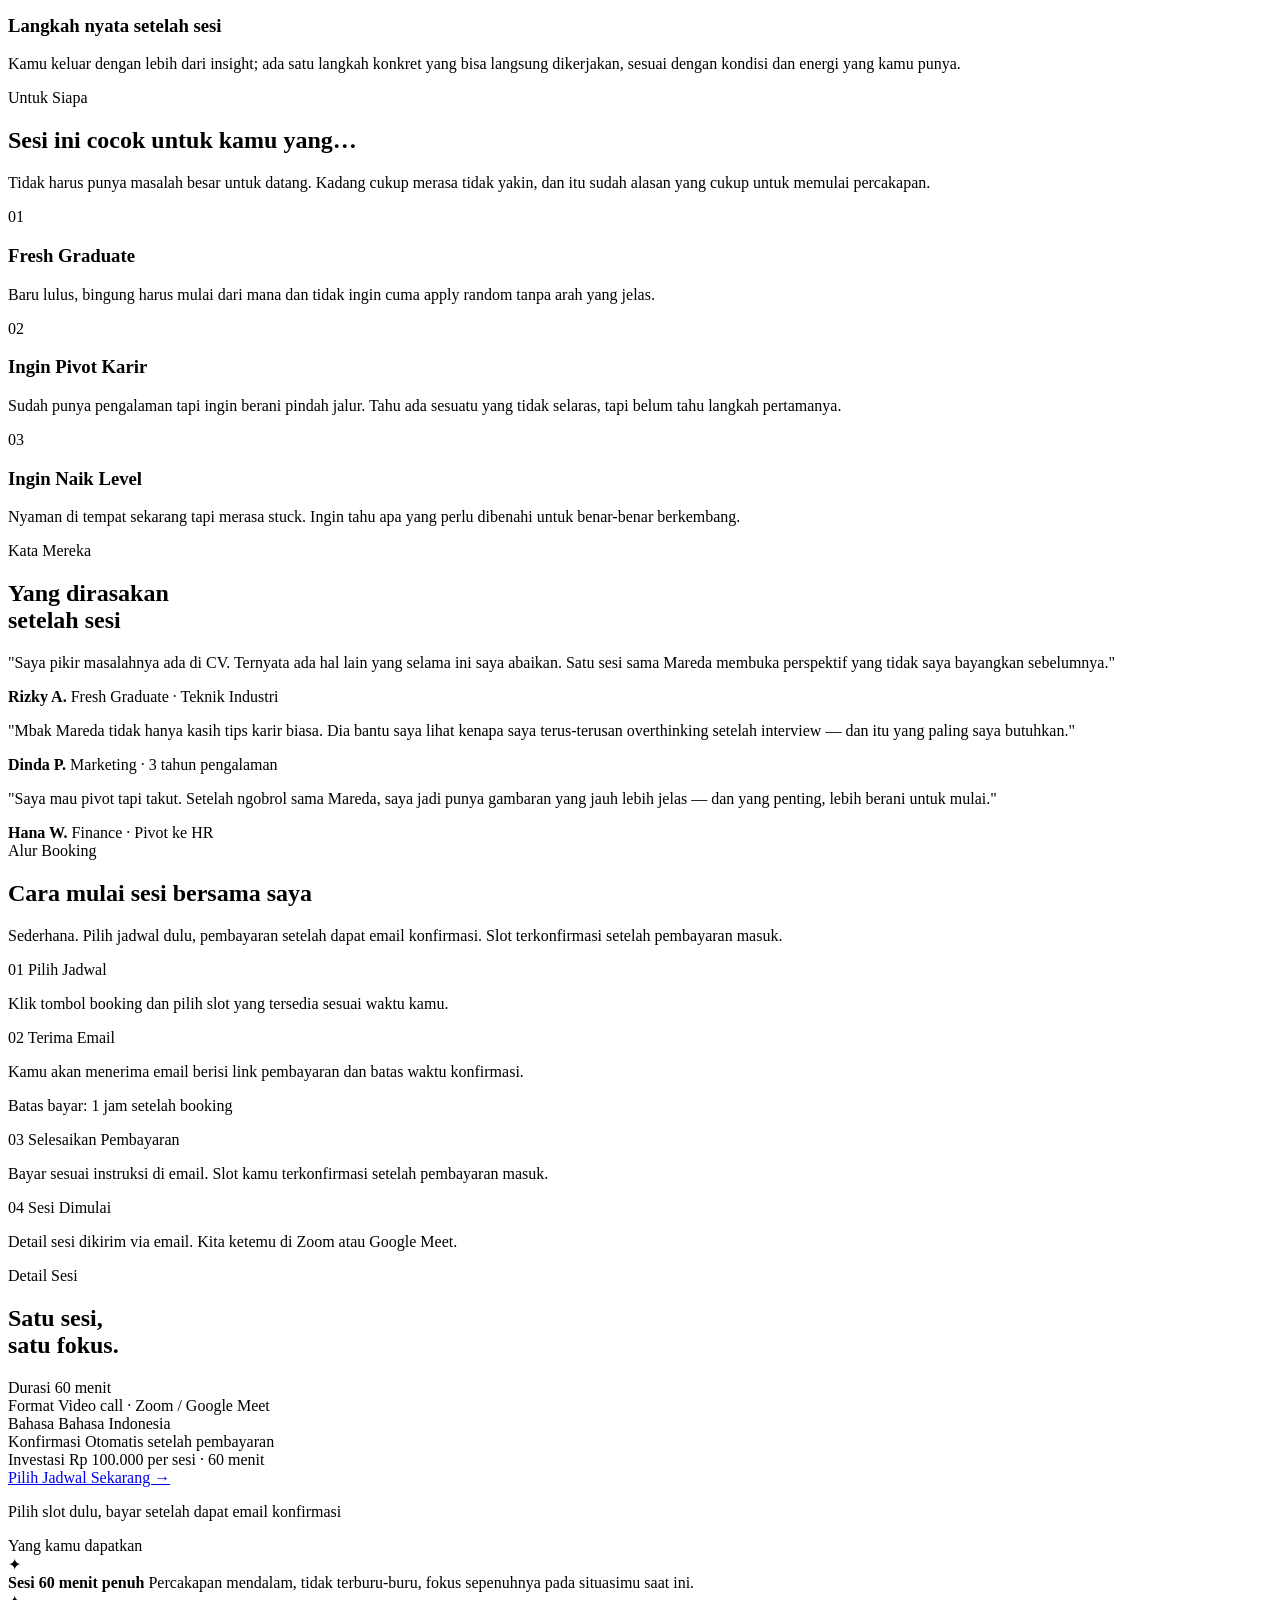
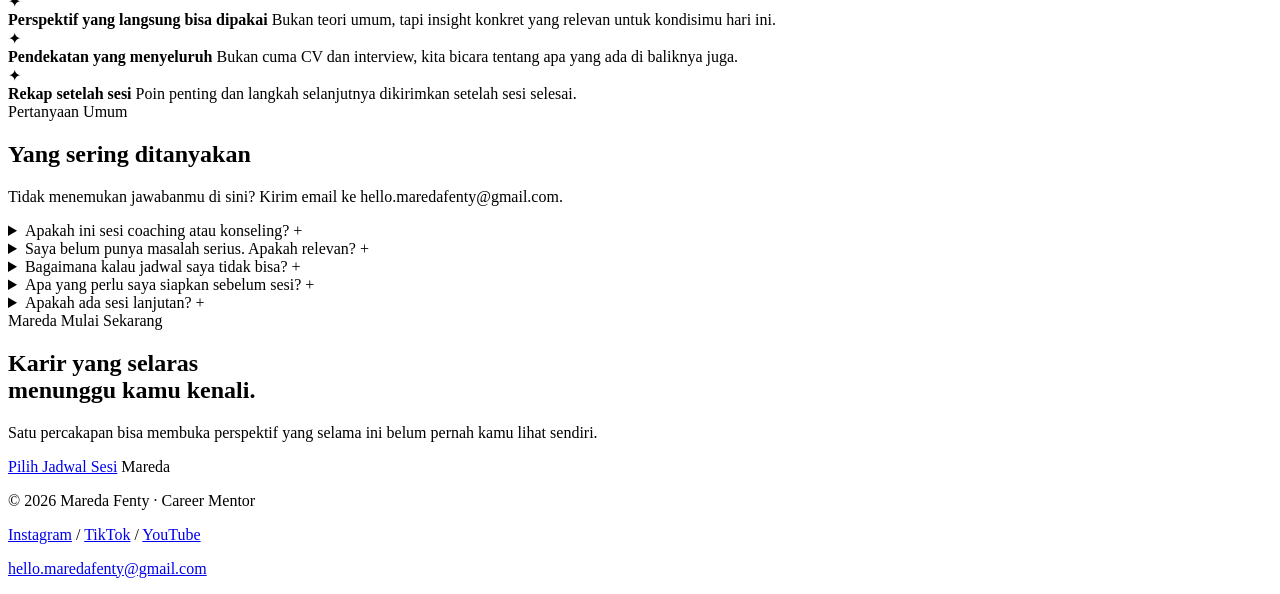
==== commit 2ffdeddc: "Update index.html" ====
--- a/sesi-konsultasi-karir/landing-page/index.html
+++ b/sesi-konsultasi-karir/landing-page/index.html
@@ -92,12 +92,12 @@
         <span class="sig">Mareda</span>
       </div>
       <div class="about-content">
-        <p>Background saya di psikologi dan dunia HR membuat saya bisa melihat masalah karir dari dua sisi sekaligus — sebagai seseorang yang paham cara kerja rekrutmen, dan sebagai seseorang yang benar-benar peduli pada kondisi dalam diri kliennya.</p>
+        <p>Background saya di psikologi dan dunia HR membuat saya bisa melihat masalah karir dari dua sisi sekaligus; sebagai seseorang yang paham cara kerja rekrutmen, dan sebagai seseorang yang benar-benar peduli pada kondisi dalam diri kliennya.</p>
         <div class="about-pull">
           <p>"Saya tidak mengajak kamu untuk <span>fit ke pasar.</span> Saya mengajak kamu menemukan karir yang benar-benar fit dengan dirimu sendiri."</p>
         </div>
         <p>Yang membedakan saya bukan hanya pengalaman. Tapi pendekatan: saya percaya karir yang baik bukan soal seberapa bagus CV kamu di mata pasar, tapi seberapa selaras ia dengan siapa kamu sebenarnya.</p>
-        <p>Di setiap sesi, kita tidak hanya bicara strategi. Kita bicara tentang apa yang sebenarnya sedang kamu rasakan, dan dari sana — kita cari jalan yang paling tepat untuk kamu. Hadir sepenuhnya lebih penting dari hafalan jawaban.</p>
+        <p>Di setiap sesi, kita tidak hanya bicara strategi. Kita bicara tentang apa yang sebenarnya sedang kamu rasakan, dan dari sana; kita cari jalan yang paling tepat untuk kamu. Hadir sepenuhnya lebih penting dari hafalan jawaban.</p>
       </div>
     </div>
   </section>
@@ -121,7 +121,7 @@
         <div class="pillar">
           <span class="pillar-mark">02</span>
           <h3>Mindful Berkarir</h3>
-          <p>Bukan hanya skill teknikal. Saya mengajak kamu hadir penuh — sadar atas pilihan, tidak overthinking, dan tidak mensabotase diri di tengah jalan.</p>
+          <p>Bukan hanya skill teknikal. Saya mengajak kamu hadir penuh; sadar atas pilihan, tidak overthinking, dan tidak mensabotase diri di tengah jalan.</p>
         </div>
         <div class="pillar">
           <span class="pillar-mark">03</span>
@@ -168,7 +168,7 @@
           <span class="discuss-num">04</span>
           <div>
             <h3>Langkah nyata setelah sesi</h3>
-            <p>Kamu keluar dengan lebih dari insight — ada satu langkah konkret yang bisa langsung dikerjakan, sesuai dengan kondisi dan energi yang kamu punya.</p>
+            <p>Kamu keluar dengan lebih dari insight; ada satu langkah konkret yang bisa langsung dikerjakan, sesuai dengan kondisi dan energi yang kamu punya.</p>
           </div>
         </div>
       </div>
@@ -183,7 +183,7 @@
           <span class="eyebrow">Untuk Siapa</span>
           <h2>Sesi ini cocok untuk kamu yang…</h2>
         </div>
-        <p>Tidak harus punya masalah besar untuk datang. Kadang cukup merasa tidak yakin — dan itu sudah alasan yang cukup untuk memulai percakapan.</p>
+        <p>Tidak harus punya masalah besar untuk datang. Kadang cukup merasa tidak yakin, dan itu sudah alasan yang cukup untuk memulai percakapan.</p>
       </div>
       <div class="who-grid">
         <div class="who-card">
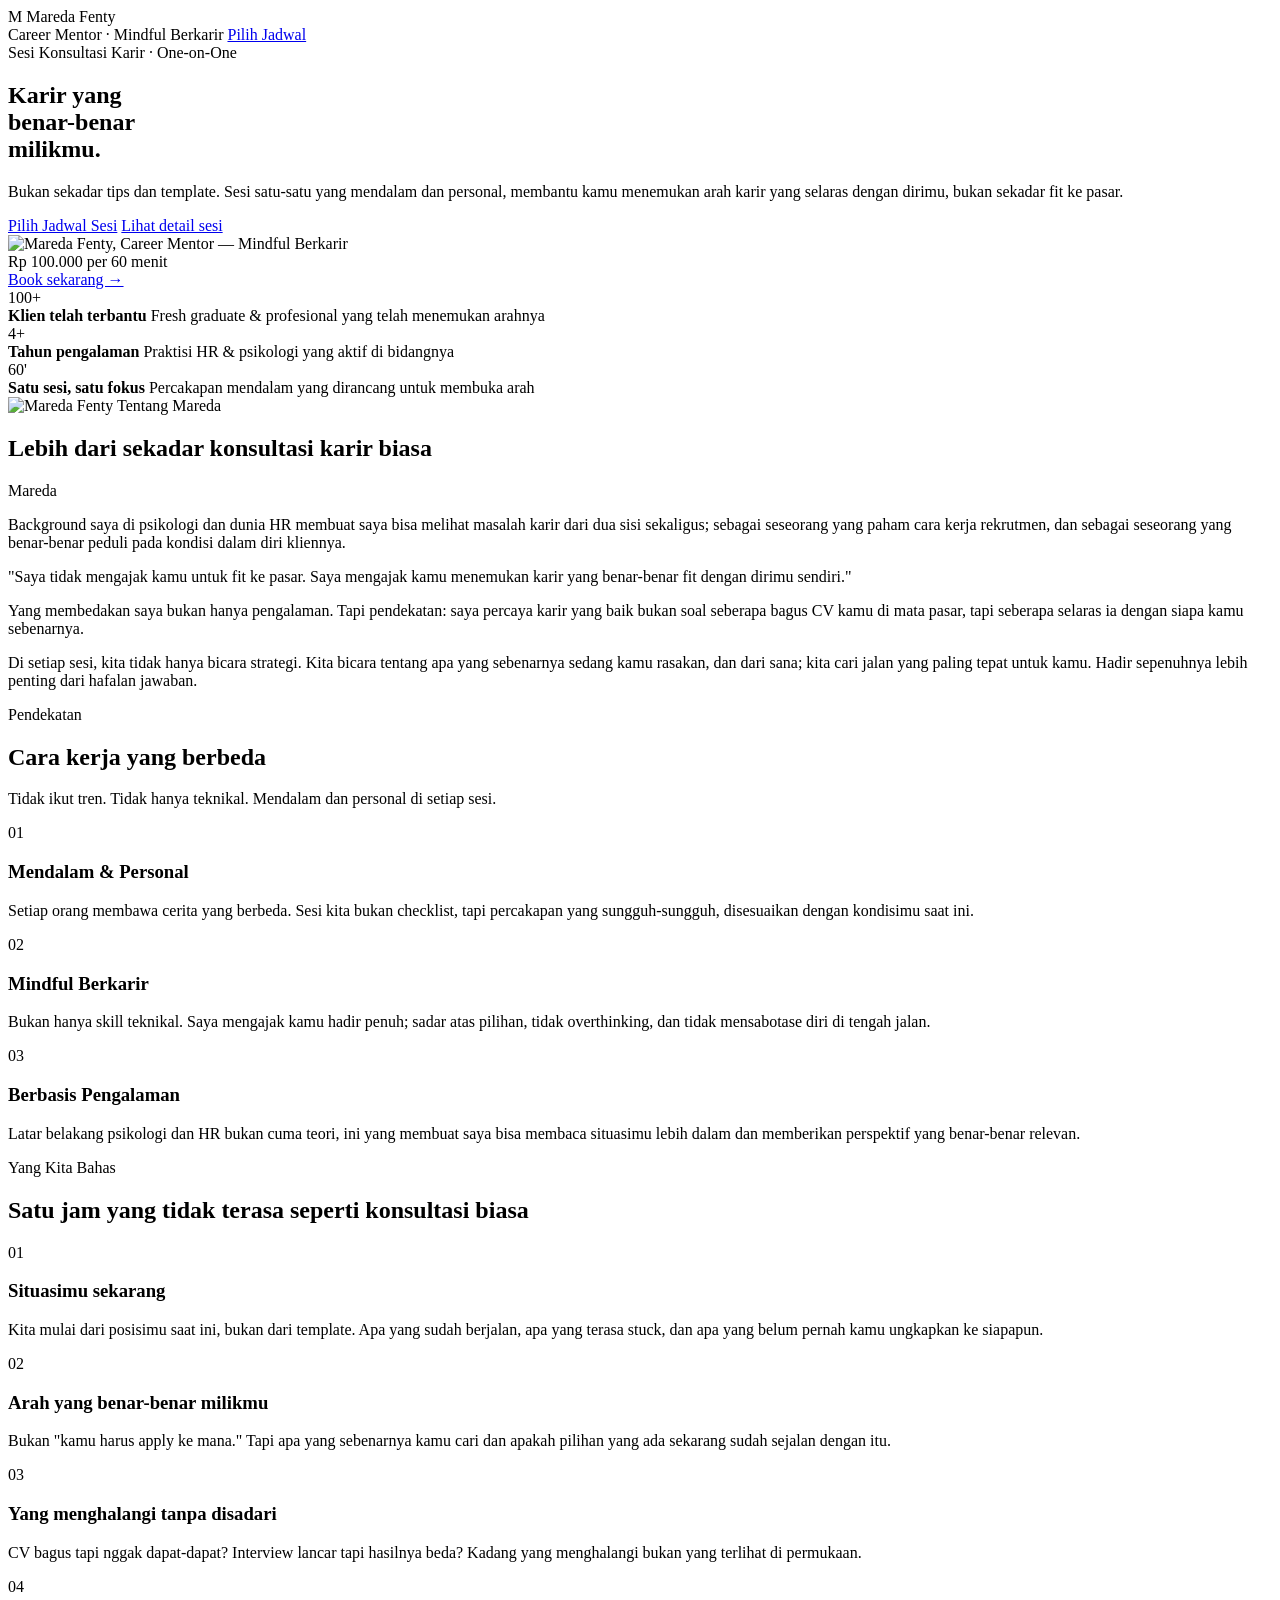
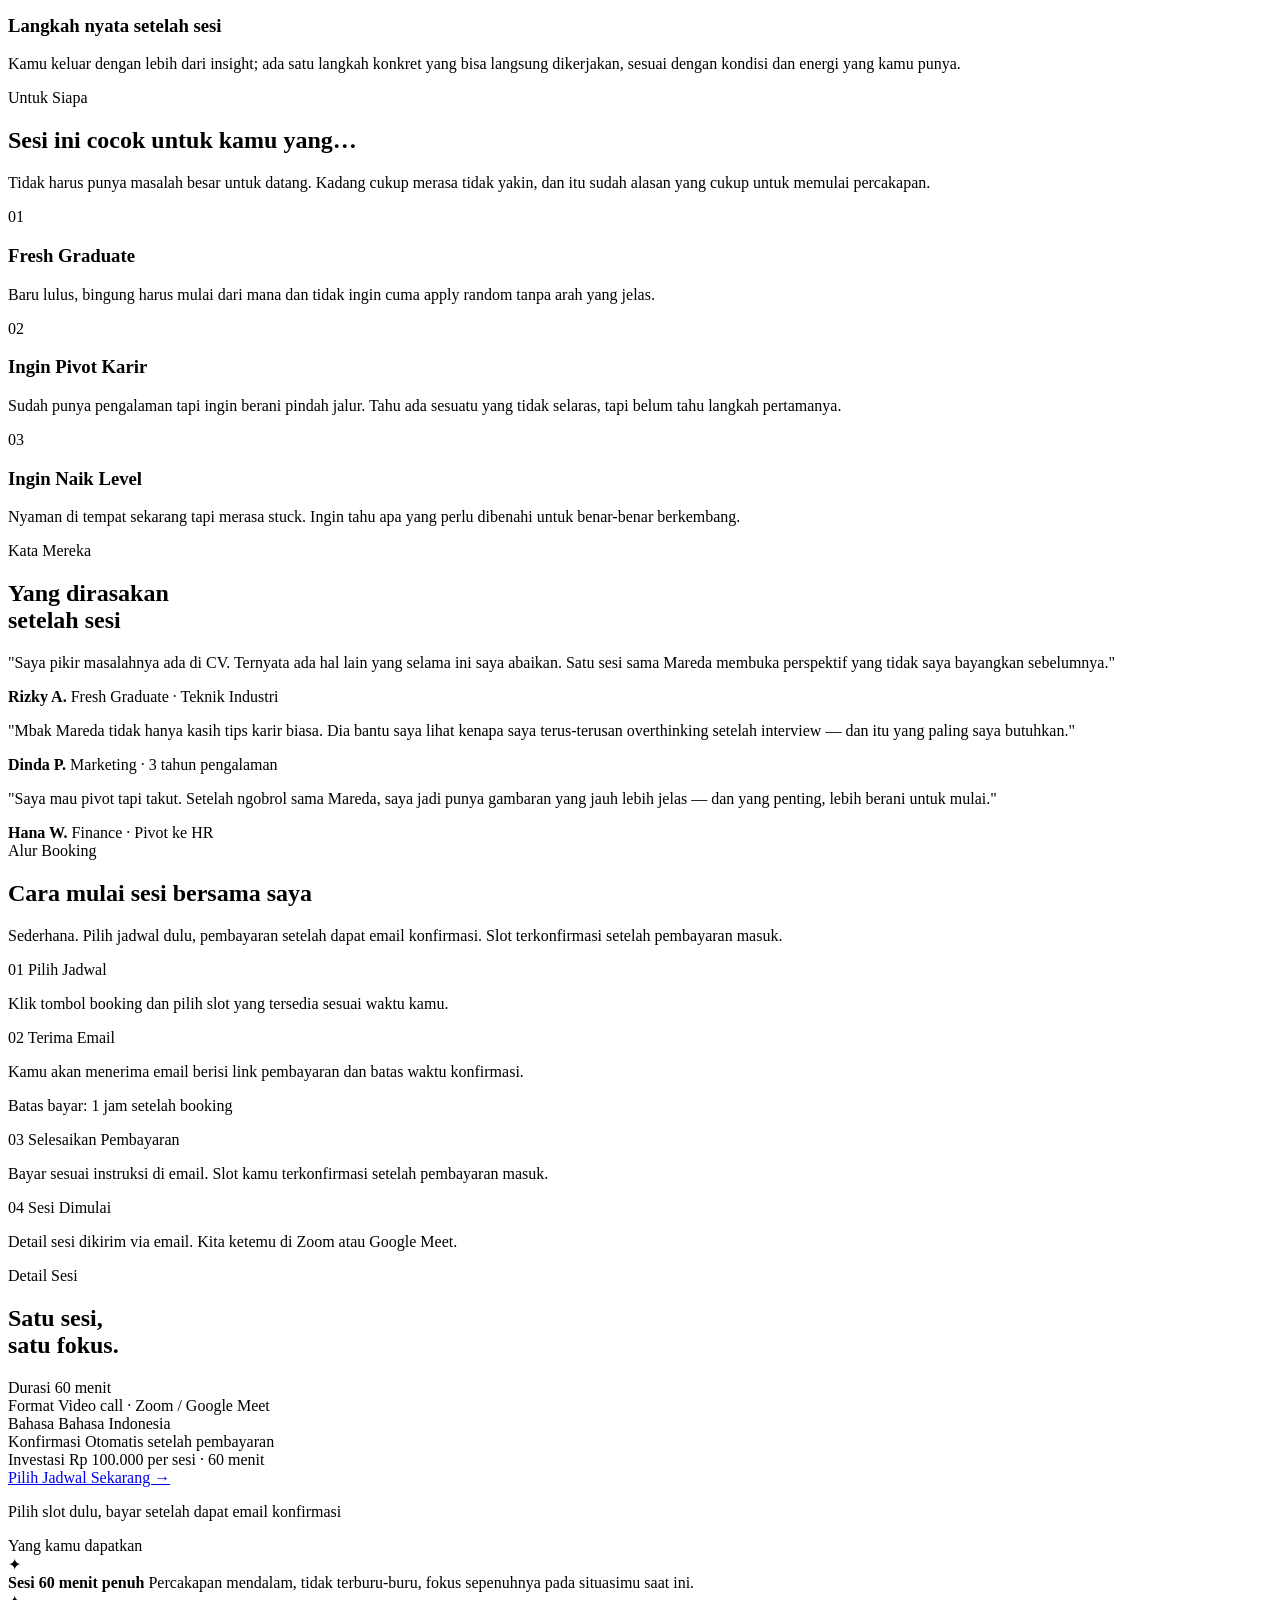
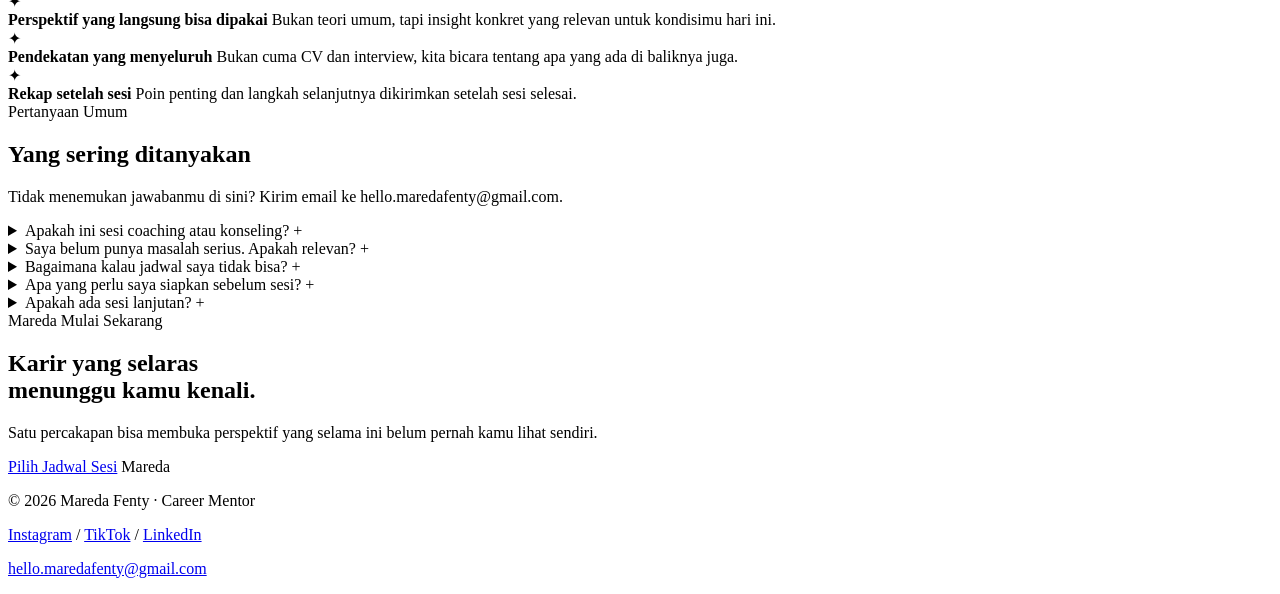
==== commit c67f6fb5: "Update index.html" ====
--- a/sesi-konsultasi-karir/landing-page/index.html
+++ b/sesi-konsultasi-karir/landing-page/index.html
@@ -408,7 +408,7 @@
       <span class="sep">/</span>
       <a href="https://tiktok.com/@maredafenty" target="_blank">TikTok</a>
       <span class="sep">/</span>
-      <a href="https://youtube.com/@maredafenty" target="_blank">YouTube</a>
+      <a href="https://linkedin.com/in/mareda-fenty-nugraheni-w-94b227139" target="_blank">LinkedIn</a>
     </div>
     <p class="email"><a href="mailto:hello.maredafenty@gmail.com">hello.maredafenty@gmail.com</a></p>
   </div>
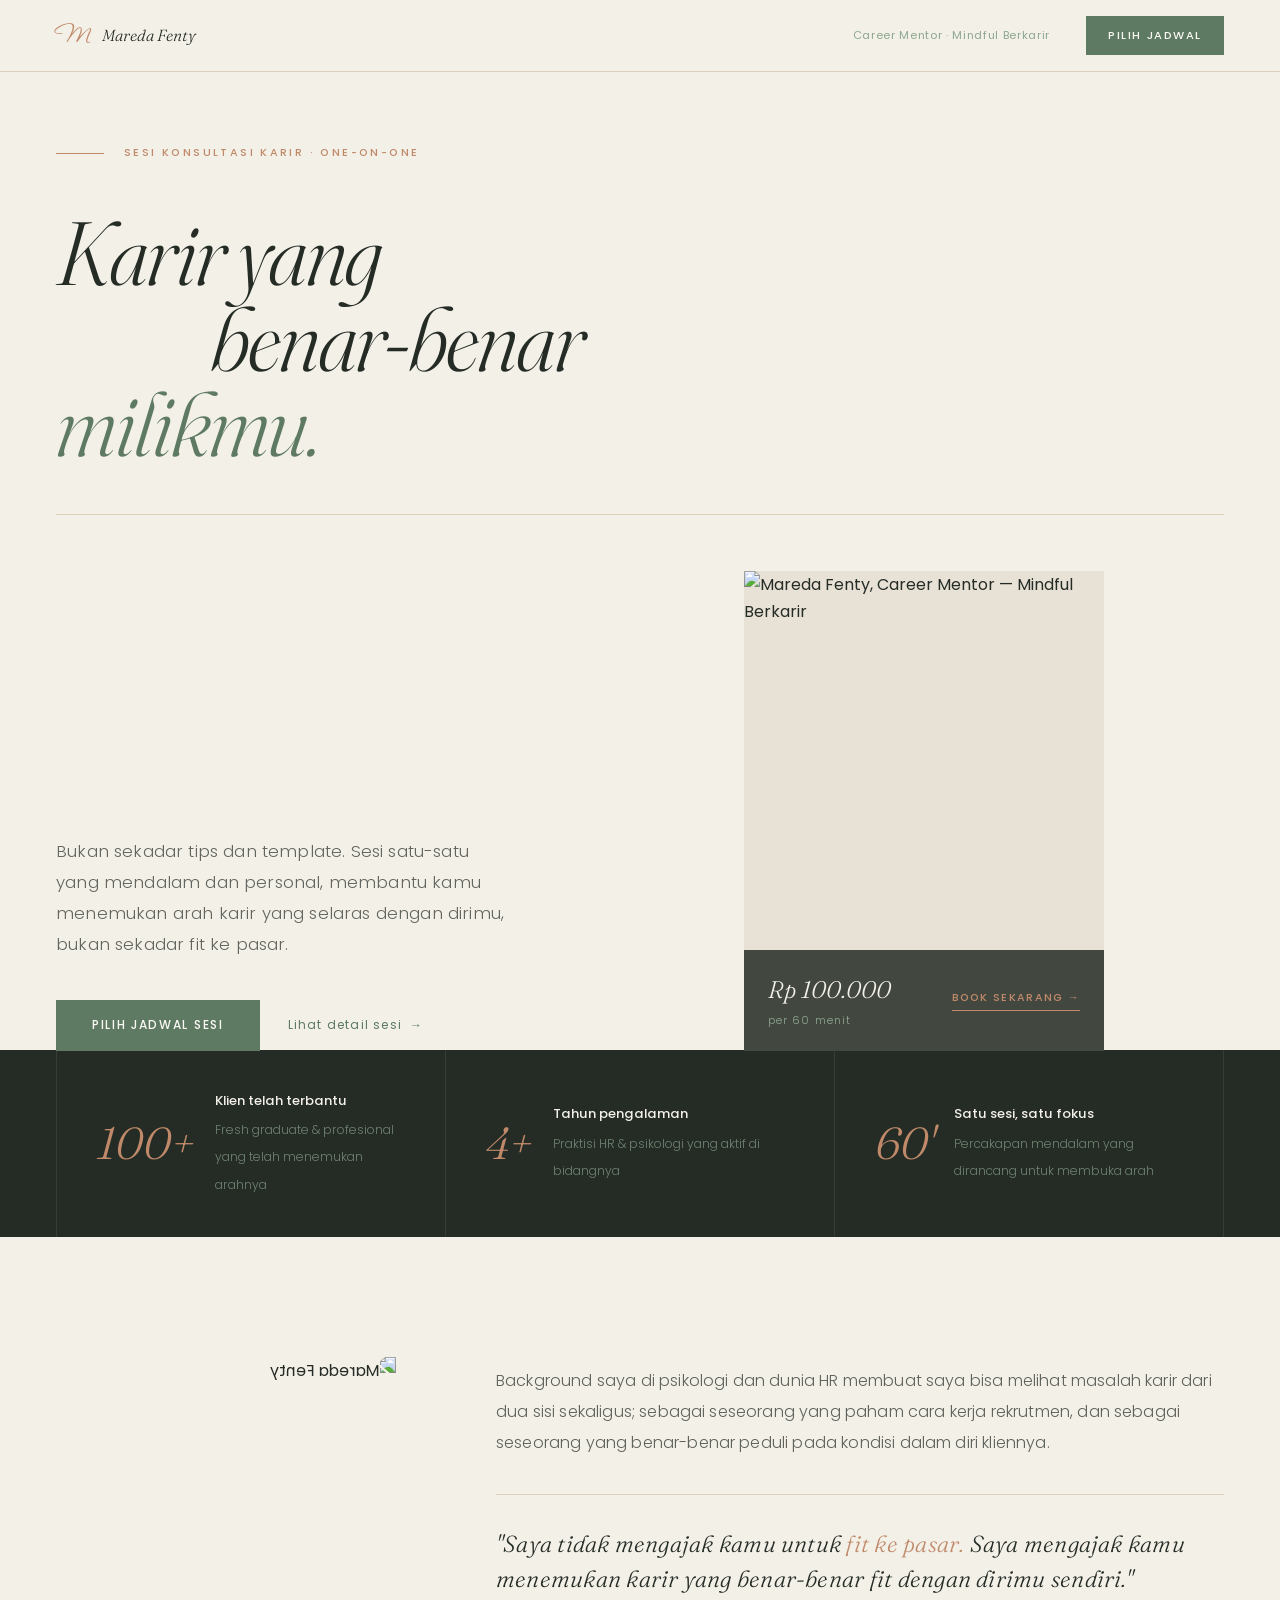
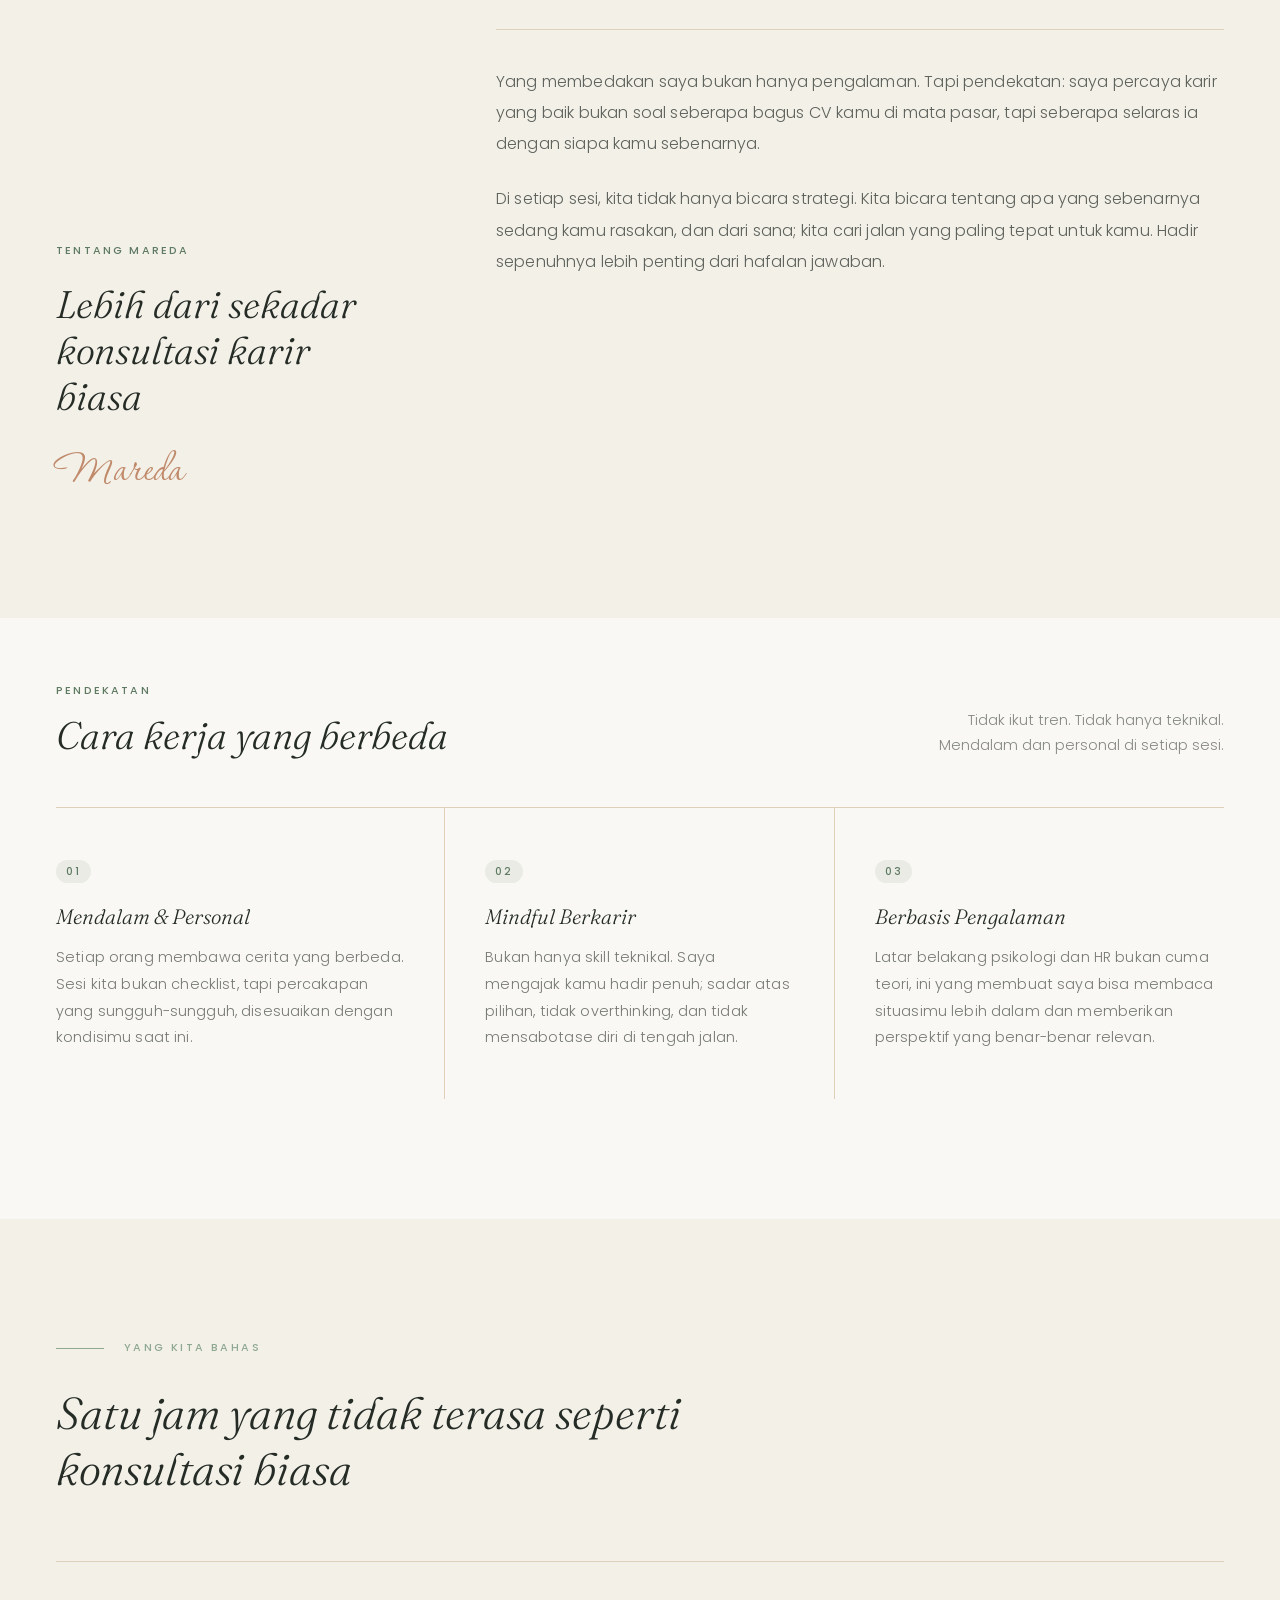
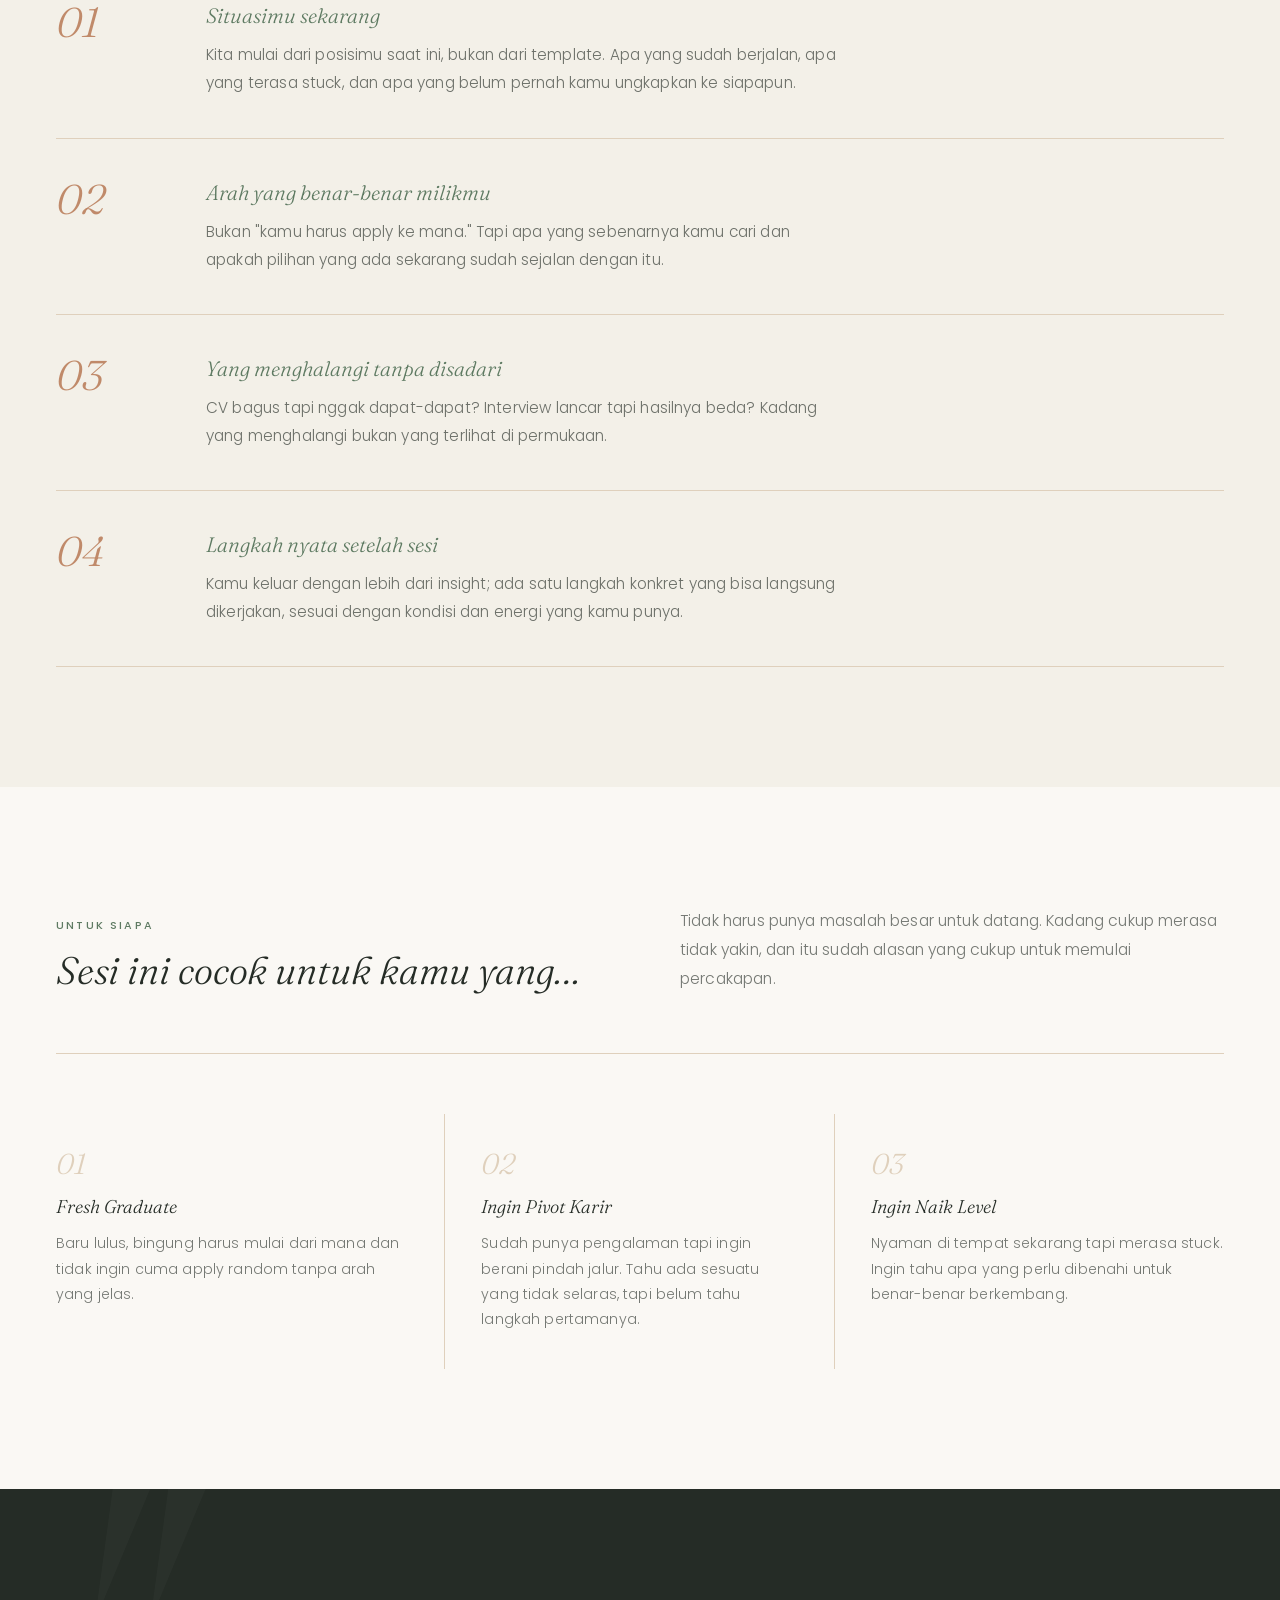
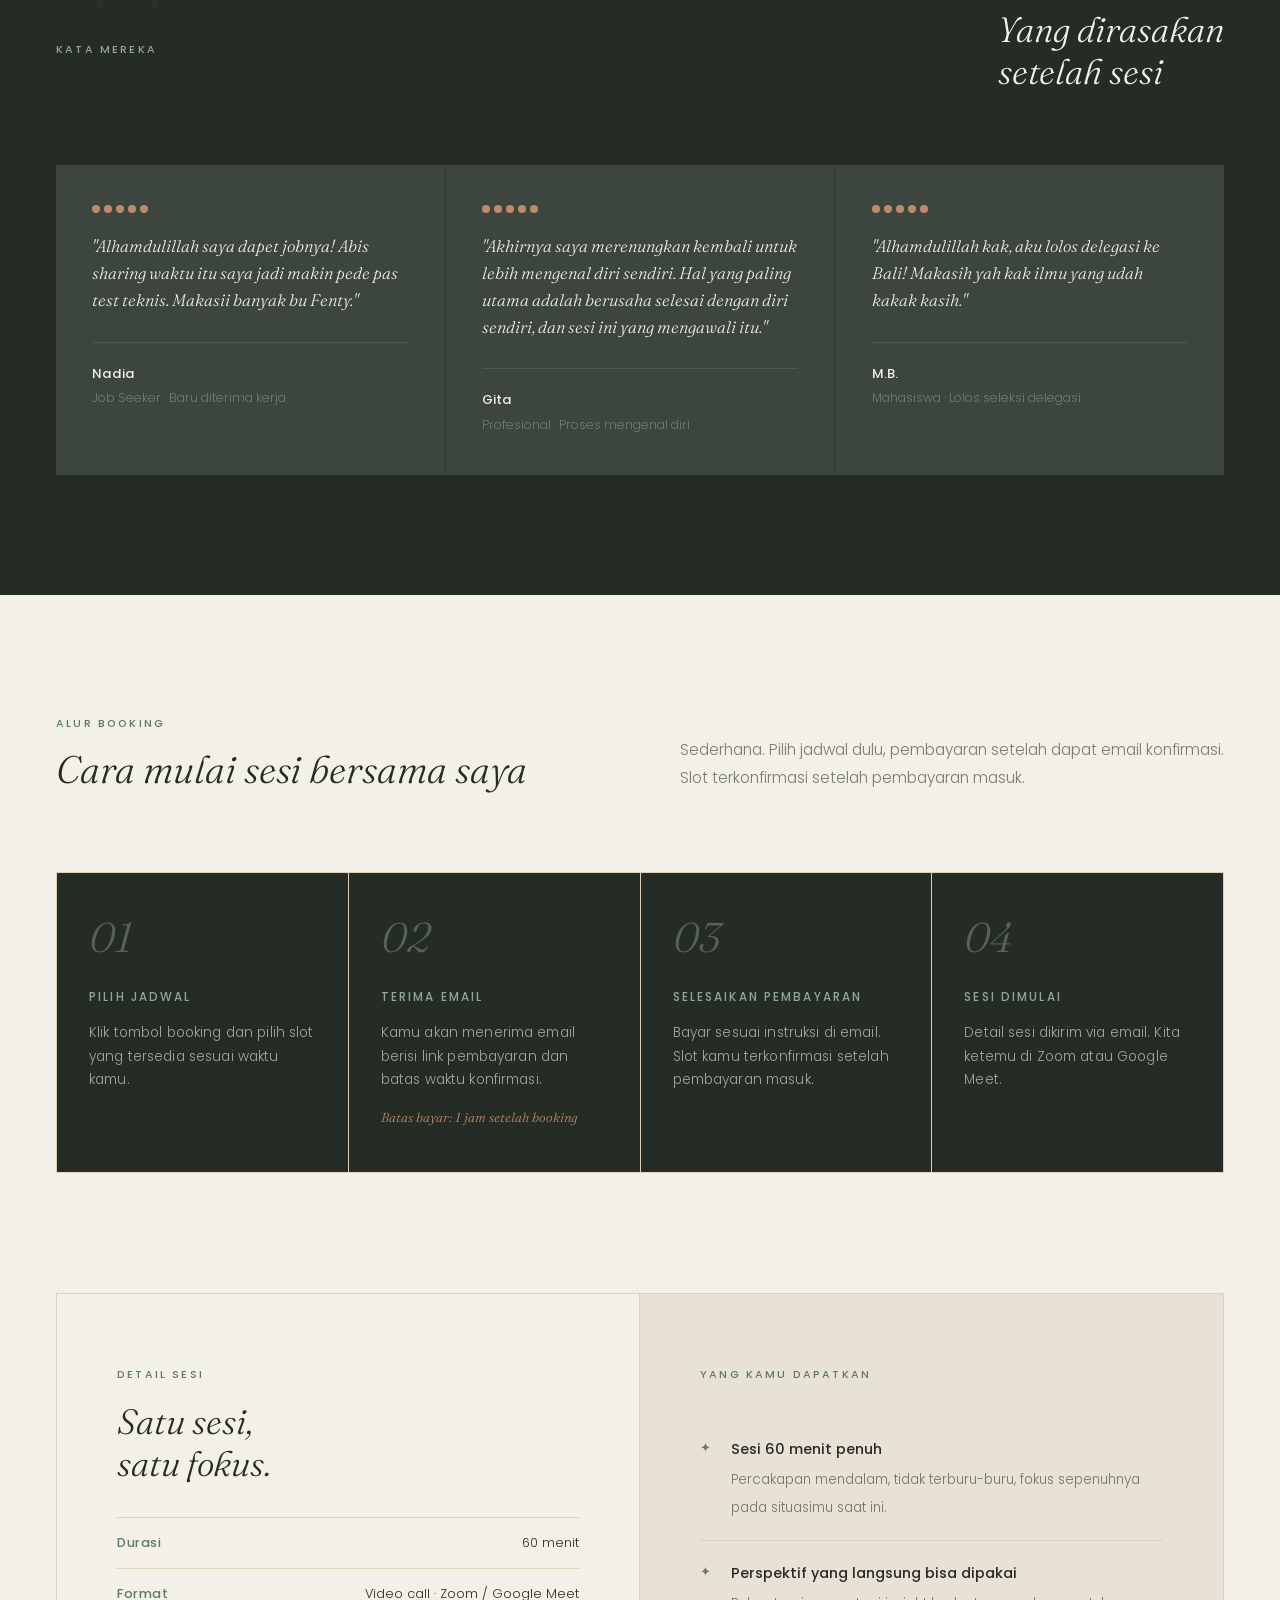
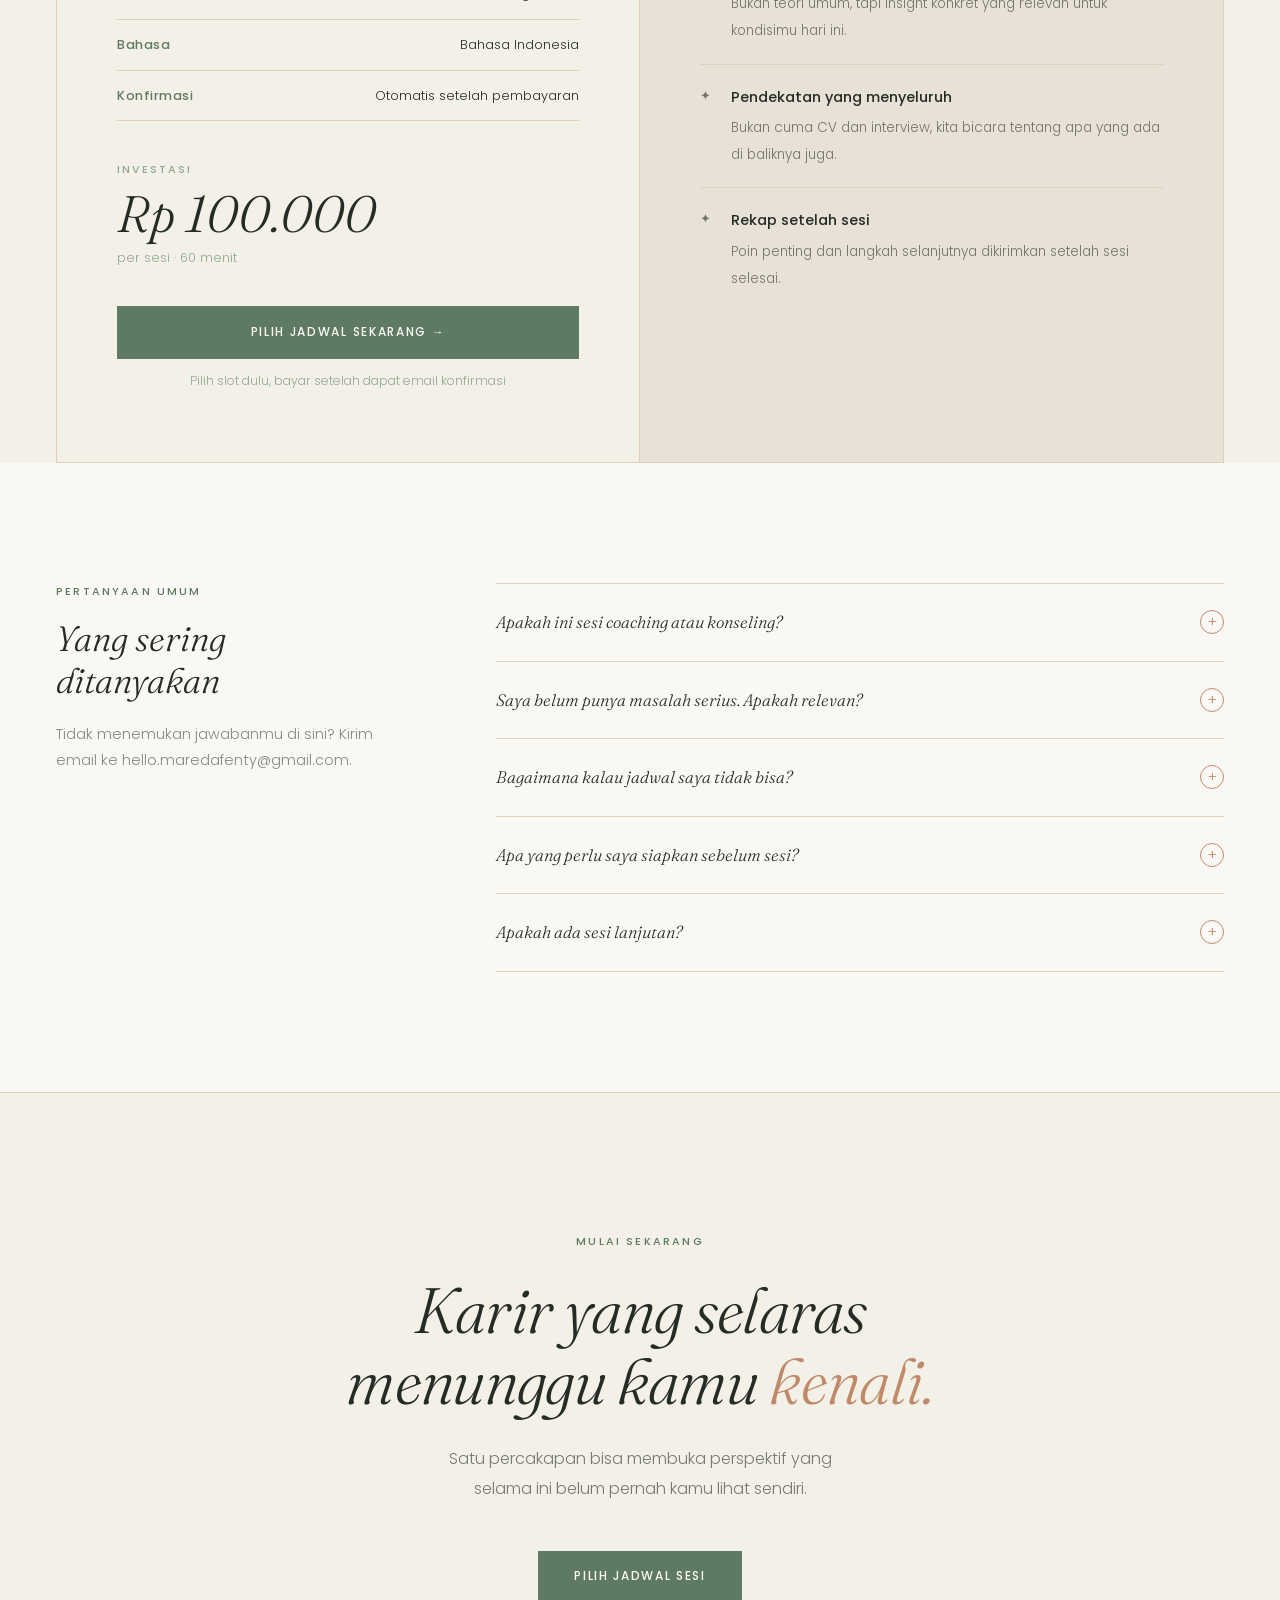
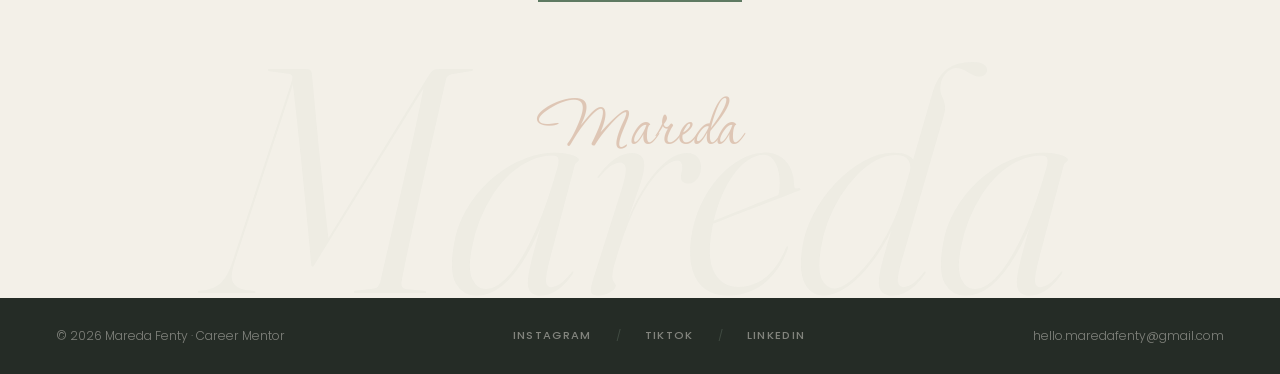
==== commit f346b581: "Update index.html" ====
--- a/sesi-konsultasi-karir/landing-page/index.html
+++ b/sesi-konsultasi-karir/landing-page/index.html
@@ -207,9 +207,9 @@
 
   <!-- TESTIMONIAL -->
   <!--
-    CATATAN: 3 testimoni di bawah ini masih CONTOH/ILUSTRASI (Rizky A., Dinda P., Hana W.)
-    Ganti dengan testimoni asli dari klien begitu sudah terkumpul lewat flow follow-up
     ("Bagaimana sesi kemarin?"). Pertahankan format: bintang, kutipan, nama + konteks singkat.
+    TESTIMONI ASLI — dari pesan WhatsApp & story reply klien.
+    Nama sudah dikonfirmasi: Nadia, Gita, M.B. (inisial).
   -->
   <section class="testimonial-section">
     <div class="testimonial-inner">
@@ -222,30 +222,30 @@
           <div class="t-stars">
             <div class="t-star"></div><div class="t-star"></div><div class="t-star"></div><div class="t-star"></div><div class="t-star"></div>
           </div>
-          <p class="t-quote">"Saya pikir masalahnya ada di CV. Ternyata ada hal lain yang selama ini saya abaikan. Satu sesi sama Mareda membuka perspektif yang tidak saya bayangkan sebelumnya."</p>
+          <p class="t-quote">"Alhamdulillah saya dapet jobnya! Abis sharing waktu itu saya jadi makin pede pas test teknis. Makasii banyak bu Fenty."</p>
           <div class="t-author">
-            <strong>Rizky A.</strong>
-            <span>Fresh Graduate · Teknik Industri</span>
+            <strong>Nadia</strong>
+            <span>Job Seeker · Baru diterima kerja</span>
           </div>
         </div>
         <div class="testimonial-card">
           <div class="t-stars">
             <div class="t-star"></div><div class="t-star"></div><div class="t-star"></div><div class="t-star"></div><div class="t-star"></div>
           </div>
-          <p class="t-quote">"Mbak Mareda tidak hanya kasih tips karir biasa. Dia bantu saya lihat kenapa saya terus-terusan overthinking setelah interview — dan itu yang paling saya butuhkan."</p>
+          <p class="t-quote">"Akhirnya saya merenungkan kembali untuk lebih mengenal diri sendiri. Hal yang paling utama adalah berusaha selesai dengan diri sendiri, dan sesi ini yang mengawali itu."</p>
           <div class="t-author">
-            <strong>Dinda P.</strong>
-            <span>Marketing · 3 tahun pengalaman</span>
+            <strong>Gita</strong>
+            <span>Profesional · Proses mengenal diri</span>
           </div>
         </div>
         <div class="testimonial-card">
           <div class="t-stars">
             <div class="t-star"></div><div class="t-star"></div><div class="t-star"></div><div class="t-star"></div><div class="t-star"></div>
           </div>
-          <p class="t-quote">"Saya mau pivot tapi takut. Setelah ngobrol sama Mareda, saya jadi punya gambaran yang jauh lebih jelas — dan yang penting, lebih berani untuk mulai."</p>
+          <p class="t-quote">"Alhamdulillah kak, aku lolos delegasi ke Bali! Makasih yah kak ilmu yang udah kakak kasih."</p>
           <div class="t-author">
-            <strong>Hana W.</strong>
-            <span>Finance · Pivot ke HR</span>
+            <strong>M.B.</strong>
+            <span>Mahasiswa · Lolos seleksi delegasi</span>
           </div>
         </div>
       </div>
@@ -402,7 +402,6 @@
   <!-- FOOTER BOTTOM -->
   <div class="footer-bottom">
     <p>© 2026 Mareda Fenty · Career Mentor</p>
-    <!-- CATATAN: cek dulu handle TikTok & YouTube Mareda sebelum publish, IG @maredafenty sudah terkonfirmasi -->
     <div class="footer-socials">
       <a href="https://instagram.com/maredafenty" target="_blank">Instagram</a>
       <span class="sep">/</span>
--- a/sesi-konsultasi-karir/style.css
+++ b/sesi-konsultasi-karir/style.css
@@ -0,0 +1,1374 @@
+    *, *::before, *::after { box-sizing: border-box; margin: 0; padding: 0; }
+
+    :root {
+      --moss:      #5E7A62;
+      --clay:      #C08A6A;
+      --parchment: #F3F0E8;
+      --dark:      #252C26;
+      --sage:      #8FA892;
+      --sand:      #DFD0BC;
+      --stone:     #E8E2D6;
+      --white:     #FAF8F4;
+      --ink:       #1A1F1B;
+    }
+
+    html { scroll-behavior: smooth; }
+
+    body {
+      font-family: 'Poppins', sans-serif;
+      background: var(--parchment);
+      color: var(--dark);
+      font-size: 16px;
+      line-height: 1.7;
+      -webkit-font-smoothing: antialiased;
+    }
+
+    /* ─── NAV ─── */
+    nav {
+      position: fixed;
+      top: 0; left: 0; right: 0;
+      z-index: 100;
+      padding: 0 56px;
+      height: 72px;
+      display: flex;
+      justify-content: space-between;
+      align-items: center;
+      background: rgba(243,240,232,0.96);
+      backdrop-filter: blur(12px);
+      border-bottom: 0.5px solid var(--sand);
+    }
+
+    .nav-brand {
+      display: flex;
+      align-items: baseline;
+      gap: 10px;
+    }
+
+    .nav-sig {
+      font-family: 'Corinthia', cursive;
+      font-size: 2rem;
+      color: var(--clay);
+      line-height: 1;
+    }
+
+    .nav-name {
+      font-family: 'Fraunces', serif;
+      font-style: italic;
+      font-weight: 300;
+      font-size: 1rem;
+      color: var(--dark);
+    }
+
+    .nav-right {
+      display: flex;
+      align-items: center;
+      gap: 36px;
+    }
+
+    .nav-tagline {
+      font-family: 'Poppins', sans-serif;
+      font-size: 0.7rem;
+      font-weight: 400;
+      letter-spacing: 0.06em;
+      color: var(--sage);
+    }
+
+    .nav-cta {
+      font-family: 'Poppins', sans-serif;
+      font-size: 0.7rem;
+      font-weight: 500;
+      letter-spacing: 0.14em;
+      text-transform: uppercase;
+      color: var(--white);
+      background: var(--moss);
+      text-decoration: none;
+      padding: 10px 22px;
+      transition: background 0.25s;
+    }
+
+    .nav-cta:hover { background: var(--ink); }
+
+    /* ─── HERO ─── */
+    .hero {
+      padding: 144px 56px 0;
+      position: relative;
+      overflow: hidden;
+    }
+
+    .hero-inner {
+      max-width: 1200px;
+      margin: 0 auto;
+      position: relative;
+    }
+
+    .hero-label-row {
+      display: flex;
+      align-items: center;
+      gap: 20px;
+      margin-bottom: 48px;
+    }
+
+    .hero-label-row .line {
+      width: 48px;
+      height: 0.5px;
+      background: var(--clay);
+    }
+
+    .hero-label-row span {
+      font-family: 'Poppins', sans-serif;
+      font-size: 0.68rem;
+      font-weight: 500;
+      letter-spacing: 0.22em;
+      text-transform: uppercase;
+      color: var(--clay);
+    }
+
+    .hero-headline {
+      font-family: 'Fraunces', serif;
+      font-style: italic;
+      font-weight: 300;
+      font-size: clamp(3.5rem, 7vw, 7.5rem);
+      line-height: 0.95;
+      color: var(--dark);
+      letter-spacing: -0.02em;
+      margin-bottom: 0;
+      position: relative;
+      z-index: 2;
+    }
+
+    .hero-headline .indent { padding-left: clamp(80px, 12vw, 200px); }
+    .hero-headline .moss-word { color: var(--moss); }
+    .hero-headline .clay-word { color: var(--clay); }
+
+    .hero-body-row {
+      display: grid;
+      grid-template-columns: 1fr 480px;
+      gap: 60px;
+      align-items: end;
+      padding: 56px 0 0;
+      border-top: 0.5px solid var(--sand);
+      margin-top: 48px;
+    }
+
+    .hero-body-left p {
+      font-family: 'Poppins', sans-serif;
+      font-weight: 300;
+      font-size: 1.05rem;
+      color: var(--dark);
+      opacity: 0.7;
+      line-height: 1.85;
+      max-width: 460px;
+      letter-spacing: 0.01em;
+      margin-bottom: 40px;
+    }
+
+    .hero-cta-group {
+      display: flex;
+      align-items: center;
+      gap: 28px;
+    }
+
+    .btn-primary {
+      font-family: 'Poppins', sans-serif;
+      font-size: 0.75rem;
+      font-weight: 500;
+      letter-spacing: 0.14em;
+      text-transform: uppercase;
+      color: var(--white);
+      background: var(--moss);
+      text-decoration: none;
+      padding: 15px 36px;
+      transition: background 0.25s;
+      display: inline-block;
+    }
+
+    .btn-primary:hover { background: var(--ink); }
+
+    .btn-ghost {
+      font-family: 'Poppins', sans-serif;
+      font-size: 0.75rem;
+      font-weight: 400;
+      letter-spacing: 0.1em;
+      color: var(--moss);
+      text-decoration: none;
+      display: flex;
+      align-items: center;
+      gap: 8px;
+      transition: gap 0.25s;
+    }
+
+    .btn-ghost:hover { gap: 14px; }
+    .btn-ghost::after { content: '→'; }
+
+    /* Photo card */
+    .hero-photo-card {
+      background: var(--stone);
+      position: relative;
+      aspect-ratio: 3/4;
+      max-height: 480px;
+      display: flex;
+      flex-direction: column;
+      justify-content: flex-end;
+      overflow: hidden;
+    }
+
+    .hero-photo-card img {
+      position: absolute; inset: 0;
+      width: 100%; height: 100%;
+      object-fit: cover; object-position: center top;
+    }
+
+    /* ─── ABOUT PHOTO ─── */
+    .about-photo {
+      width: 100%;
+      aspect-ratio: 3/4;
+      object-fit: cover;
+      object-position: center top;
+      margin-bottom: 32px;
+      display: block;
+      transform: scaleX(-1);
+    }
+
+    .photo-card-info {
+      position: relative;
+      z-index: 2;
+      background: rgba(37,44,38,0.85);
+      backdrop-filter: blur(4px);
+      padding: 20px 24px;
+      display: flex;
+      justify-content: space-between;
+      align-items: center;
+    }
+
+    .photo-card-info .rate {
+      font-family: 'Fraunces', serif;
+      font-style: italic;
+      font-weight: 300;
+      font-size: 1.5rem;
+      color: var(--parchment);
+    }
+
+    .photo-card-info .rate-label {
+      font-family: 'Poppins', sans-serif;
+      font-size: 0.68rem;
+      font-weight: 300;
+      letter-spacing: 0.1em;
+      color: var(--sage);
+      display: block;
+      margin-top: 2px;
+    }
+
+    .photo-card-info .book-link {
+      font-family: 'Poppins', sans-serif;
+      font-size: 0.68rem;
+      font-weight: 500;
+      letter-spacing: 0.12em;
+      text-transform: uppercase;
+      color: var(--clay);
+      text-decoration: none;
+      border-bottom: 0.5px solid var(--clay);
+      padding-bottom: 2px;
+    }
+
+    /* ─── NUMBERS / TRUST ─── */
+    .trust-strip {
+      padding: 0 56px;
+      margin-top: -1px;
+      background: var(--dark);
+    }
+
+    .trust-inner {
+      max-width: 1200px;
+      margin: 0 auto;
+      display: grid;
+      grid-template-columns: repeat(3, 1fr);
+      border-left: 0.5px solid rgba(143,168,146,0.15);
+    }
+
+    .trust-item {
+      padding: 40px 40px;
+      border-right: 0.5px solid rgba(143,168,146,0.15);
+      display: flex;
+      gap: 20px;
+      align-items: center;
+    }
+
+    .trust-num {
+      font-family: 'Fraunces', serif;
+      font-style: italic;
+      font-weight: 300;
+      font-size: 2.8rem;
+      color: var(--clay);
+      line-height: 1;
+      flex-shrink: 0;
+    }
+
+    .trust-label strong {
+      display: block;
+      font-family: 'Poppins', sans-serif;
+      font-size: 0.82rem;
+      font-weight: 500;
+      color: var(--parchment);
+      margin-bottom: 3px;
+    }
+
+    .trust-label span {
+      font-family: 'Poppins', sans-serif;
+      font-size: 0.76rem;
+      font-weight: 300;
+      color: rgba(143,168,146,0.7);
+      line-height: 1.5;
+    }
+
+    /* ─── TENTANG ─── */
+    .about-section {
+      padding: 120px 56px;
+      background: var(--parchment);
+    }
+
+    .about-inner {
+      max-width: 1200px;
+      margin: 0 auto;
+      display: grid;
+      grid-template-columns: 340px 1fr;
+      gap: 100px;
+      align-items: start;
+    }
+
+    .about-sidebar {
+      position: sticky;
+      top: 100px;
+    }
+
+    .about-sidebar .eyebrow {
+      font-family: 'Poppins', sans-serif;
+      font-size: 0.68rem;
+      font-weight: 500;
+      letter-spacing: 0.2em;
+      text-transform: uppercase;
+      color: var(--moss);
+      display: block;
+      margin-bottom: 20px;
+    }
+
+    .about-sidebar h2 {
+      font-family: 'Fraunces', serif;
+      font-style: italic;
+      font-weight: 300;
+      font-size: 2.4rem;
+      line-height: 1.2;
+      color: var(--dark);
+      margin-bottom: 28px;
+    }
+
+    .about-sidebar .sig {
+      font-family: 'Corinthia', cursive;
+      font-size: 3.2rem;
+      color: var(--clay);
+      line-height: 1;
+      display: block;
+      margin-top: 24px;
+    }
+
+    .about-content {
+      padding-top: 8px;
+    }
+
+    .about-content p {
+      font-family: 'Poppins', sans-serif;
+      font-weight: 300;
+      font-size: 1rem;
+      color: var(--dark);
+      opacity: 0.72;
+      line-height: 1.95;
+      margin-bottom: 24px;
+      letter-spacing: 0.01em;
+    }
+
+    .about-pull {
+      border-top: 0.5px solid var(--sand);
+      border-bottom: 0.5px solid var(--sand);
+      padding: 32px 0;
+      margin: 36px 0;
+    }
+
+    .about-pull p {
+      font-family: 'Fraunces', serif;
+      font-style: italic;
+      font-weight: 300;
+      font-size: 1.45rem;
+      color: var(--dark);
+      opacity: 1;
+      line-height: 1.5;
+      margin: 0;
+    }
+
+    .about-pull p span { color: var(--clay); }
+
+    /* ─── PENDEKATAN ─── */
+    .approach-section {
+      padding: 64px 56px 120px;
+      background: var(--white);
+    }
+
+    .approach-inner { max-width: 1200px; margin: 0 auto; }
+
+    .approach-header {
+      display: flex;
+      justify-content: space-between;
+      align-items: flex-end;
+      padding: 0 0 48px;
+      border-bottom: 0.5px solid var(--sand);
+      margin-bottom: 0;
+    }
+
+    .approach-header .eyebrow {
+      font-family: 'Poppins', sans-serif;
+      font-size: 0.68rem;
+      font-weight: 500;
+      letter-spacing: 0.2em;
+      text-transform: uppercase;
+      color: var(--moss);
+      display: block;
+      margin-bottom: 12px;
+    }
+
+    .approach-header h2 {
+      font-family: 'Fraunces', serif;
+      font-style: italic;
+      font-weight: 300;
+      font-size: 2.4rem;
+      color: var(--dark);
+      line-height: 1.2;
+    }
+
+    .approach-header p {
+      font-family: 'Poppins', sans-serif;
+      font-weight: 300;
+      font-size: 0.9rem;
+      color: var(--dark);
+      opacity: 0.55;
+      max-width: 300px;
+      text-align: right;
+      line-height: 1.75;
+    }
+
+    .pillar-row {
+      display: grid;
+      grid-template-columns: repeat(3, 1fr);
+    }
+
+    .pillar {
+      padding: 48px 40px 48px 0;
+      border-right: 0.5px solid var(--sand);
+    }
+
+    .pillar:last-child { border-right: none; padding-right: 0; padding-left: 40px; }
+    .pillar:nth-child(2) { padding-left: 40px; }
+
+    .pillar-mark {
+      font-family: 'Poppins', sans-serif;
+      font-size: 0.65rem;
+      font-weight: 500;
+      letter-spacing: 0.18em;
+      text-transform: uppercase;
+      color: var(--moss);
+      background: rgba(94,122,98,0.1);
+      display: inline-block;
+      padding: 3px 10px;
+      border-radius: 99px;
+      margin-bottom: 20px;
+    }
+
+    .pillar h3 {
+      font-family: 'Fraunces', serif;
+      font-style: italic;
+      font-weight: 300;
+      font-size: 1.3rem;
+      color: var(--dark);
+      line-height: 1.3;
+      margin-bottom: 14px;
+    }
+
+    .pillar p {
+      font-family: 'Poppins', sans-serif;
+      font-weight: 300;
+      font-size: 0.9rem;
+      color: var(--dark);
+      opacity: 0.62;
+      line-height: 1.85;
+      letter-spacing: 0.01em;
+    }
+
+    /* ─── YANG KITA BAHAS ─── */
+    .discuss-section {
+      padding: 120px 56px;
+      background: var(--parchment);
+    }
+
+    .discuss-inner { max-width: 1200px; margin: 0 auto; }
+
+    .discuss-header { margin-bottom: 64px; }
+
+    .discuss-eyebrow-row {
+      display: flex;
+      align-items: center;
+      gap: 20px;
+      margin-bottom: 28px;
+    }
+
+    .discuss-eyebrow-row .line {
+      width: 48px;
+      height: 0.5px;
+      background: var(--sage);
+    }
+
+    .discuss-eyebrow-row span {
+      font-family: 'Poppins', sans-serif;
+      font-size: 0.68rem;
+      font-weight: 500;
+      letter-spacing: 0.22em;
+      text-transform: uppercase;
+      color: var(--sage);
+    }
+
+    .discuss-header h2 {
+      font-family: 'Fraunces', serif;
+      font-style: italic;
+      font-weight: 300;
+      font-size: clamp(2rem, 4vw, 2.8rem);
+      color: var(--dark);
+      line-height: 1.25;
+      max-width: 760px;
+    }
+
+    .discuss-list { display: flex; flex-direction: column; }
+
+    .discuss-item {
+      display: grid;
+      grid-template-columns: 110px 1fr;
+      gap: 40px;
+      padding: 40px 0;
+      border-top: 0.5px solid var(--sand);
+      align-items: start;
+    }
+
+    .discuss-list .discuss-item:last-child { border-bottom: 0.5px solid var(--sand); }
+
+    .discuss-num {
+      font-family: 'Fraunces', serif;
+      font-style: italic;
+      font-weight: 300;
+      font-size: 2.6rem;
+      color: var(--clay);
+      line-height: 1;
+    }
+
+    .discuss-item h3 {
+      font-family: 'Fraunces', serif;
+      font-style: italic;
+      font-weight: 300;
+      font-size: 1.3rem;
+      color: var(--moss);
+      line-height: 1.3;
+      margin-bottom: 12px;
+    }
+
+    .discuss-item p {
+      font-family: 'Poppins', sans-serif;
+      font-weight: 300;
+      font-size: 0.95rem;
+      color: var(--dark);
+      opacity: 0.65;
+      line-height: 1.85;
+      letter-spacing: 0.01em;
+      max-width: 640px;
+    }
+
+    /* ─── UNTUK SIAPA ─── */
+    .who-section {
+      padding: 120px 56px;
+      background: var(--white);
+    }
+
+    .who-inner { max-width: 1200px; margin: 0 auto; }
+
+    .who-header {
+      display: grid;
+      grid-template-columns: 1fr 1fr;
+      gap: 80px;
+      align-items: end;
+      padding-bottom: 60px;
+      border-bottom: 0.5px solid var(--sand);
+      margin-bottom: 60px;
+    }
+
+    .who-header .eyebrow {
+      font-family: 'Poppins', sans-serif;
+      font-size: 0.68rem;
+      font-weight: 500;
+      letter-spacing: 0.2em;
+      text-transform: uppercase;
+      color: var(--moss);
+      display: block;
+      margin-bottom: 12px;
+    }
+
+    .who-header h2 {
+      font-family: 'Fraunces', serif;
+      font-style: italic;
+      font-weight: 300;
+      font-size: 2.4rem;
+      color: var(--dark);
+      line-height: 1.2;
+    }
+
+    .who-header p {
+      font-family: 'Poppins', sans-serif;
+      font-weight: 300;
+      font-size: 0.97rem;
+      color: var(--dark);
+      opacity: 0.62;
+      line-height: 1.85;
+      letter-spacing: 0.01em;
+      align-self: end;
+    }
+
+    .who-grid {
+      display: grid;
+      grid-template-columns: repeat(3, 1fr);
+      gap: 0;
+    }
+
+    .who-card {
+      padding: 36px 36px 36px 0;
+      border-right: 0.5px solid var(--sand);
+    }
+
+    .who-card:last-child { border-right: none; padding-right: 0; padding-left: 36px; }
+    .who-card:nth-child(2) { padding-left: 36px; }
+
+    .who-card-num {
+      font-family: 'Fraunces', serif;
+      font-style: italic;
+      font-weight: 300;
+      font-size: 1.8rem;
+      color: var(--sand);
+      line-height: 1;
+      margin-bottom: 16px;
+    }
+
+    .who-card h3 {
+      font-family: 'Fraunces', serif;
+      font-style: italic;
+      font-weight: 300;
+      font-size: 1.15rem;
+      color: var(--dark);
+      margin-bottom: 12px;
+      line-height: 1.3;
+    }
+
+    .who-card p {
+      font-family: 'Poppins', sans-serif;
+      font-weight: 300;
+      font-size: 0.88rem;
+      color: var(--dark);
+      opacity: 0.62;
+      line-height: 1.8;
+      letter-spacing: 0.01em;
+    }
+
+    /* ─── TESTIMONIAL ─── */
+    .testimonial-section {
+      padding: 120px 56px;
+      background: var(--dark);
+      position: relative;
+      overflow: hidden;
+    }
+
+    .testimonial-section::before {
+      content: '"';
+      font-family: 'Fraunces', serif;
+      font-style: italic;
+      font-size: 28rem;
+      color: rgba(255,255,255,0.025);
+      position: absolute;
+      top: -60px;
+      left: 40px;
+      line-height: 1;
+      pointer-events: none;
+    }
+
+    .testimonial-inner {
+      max-width: 1200px;
+      margin: 0 auto;
+      position: relative;
+      z-index: 1;
+    }
+
+    .testimonial-header {
+      display: flex;
+      justify-content: space-between;
+      align-items: center;
+      margin-bottom: 72px;
+    }
+
+    .testimonial-header .eyebrow {
+      font-family: 'Poppins', sans-serif;
+      font-size: 0.68rem;
+      font-weight: 500;
+      letter-spacing: 0.2em;
+      text-transform: uppercase;
+      color: var(--sage);
+    }
+
+    .testimonial-header h2 {
+      font-family: 'Fraunces', serif;
+      font-style: italic;
+      font-weight: 300;
+      font-size: 2.2rem;
+      color: var(--parchment);
+      line-height: 1.2;
+    }
+
+    .testimonials-grid {
+      display: grid;
+      grid-template-columns: repeat(3, 1fr);
+      gap: 1.5px;
+      background: rgba(143,168,146,0.15);
+    }
+
+    .testimonial-card {
+      background: rgba(255,255,255,0.04);
+      padding: 40px 36px;
+    }
+
+    .t-stars {
+      display: flex;
+      gap: 4px;
+      margin-bottom: 20px;
+    }
+
+    .t-star {
+      width: 8px;
+      height: 8px;
+      border-radius: 50%;
+      background: var(--clay);
+    }
+
+    .t-quote {
+      font-family: 'Fraunces', serif;
+      font-style: italic;
+      font-weight: 300;
+      font-size: 1.05rem;
+      color: var(--parchment);
+      line-height: 1.6;
+      margin-bottom: 28px;
+    }
+
+    .t-author {
+      display: flex;
+      flex-direction: column;
+      gap: 3px;
+      padding-top: 20px;
+      border-top: 0.5px solid rgba(143,168,146,0.2);
+    }
+
+    .t-author strong {
+      font-family: 'Poppins', sans-serif;
+      font-size: 0.82rem;
+      font-weight: 500;
+      color: var(--parchment);
+    }
+
+    .t-author span {
+      font-family: 'Poppins', sans-serif;
+      font-size: 0.76rem;
+      font-weight: 300;
+      color: rgba(143,168,146,0.6);
+    }
+
+    /* ─── ALUR ─── */
+    .how-section {
+      padding: 120px 56px;
+      background: var(--parchment);
+    }
+
+    .how-inner { max-width: 1200px; margin: 0 auto; }
+
+    .how-header {
+      display: grid;
+      grid-template-columns: 1fr 1fr;
+      gap: 80px;
+      align-items: end;
+      margin-bottom: 80px;
+    }
+
+    .how-header .eyebrow {
+      font-family: 'Poppins', sans-serif;
+      font-size: 0.68rem;
+      font-weight: 500;
+      letter-spacing: 0.2em;
+      text-transform: uppercase;
+      color: var(--moss);
+      display: block;
+      margin-bottom: 12px;
+    }
+
+    .how-header h2 {
+      font-family: 'Fraunces', serif;
+      font-style: italic;
+      font-weight: 300;
+      font-size: 2.4rem;
+      color: var(--dark);
+      line-height: 1.2;
+    }
+
+    .how-header p {
+      font-family: 'Poppins', sans-serif;
+      font-weight: 300;
+      font-size: 0.95rem;
+      color: var(--dark);
+      opacity: 0.6;
+      line-height: 1.85;
+      align-self: end;
+    }
+
+    .how-grid {
+      display: grid;
+      grid-template-columns: repeat(4, 1fr);
+      gap: 1px;
+      background: var(--sand);
+      border: 0.5px solid var(--sand);
+    }
+
+    .how-card {
+      background: var(--dark);
+      padding: 44px 32px;
+      display: flex;
+      flex-direction: column;
+    }
+
+    .how-card-num {
+      font-family: 'Fraunces', serif;
+      font-style: italic;
+      font-weight: 300;
+      font-size: 2.6rem;
+      color: var(--sage);
+      opacity: 0.45;
+      line-height: 1;
+      margin-bottom: 28px;
+    }
+
+    .how-card-title {
+      font-family: 'Poppins', sans-serif;
+      font-size: 0.74rem;
+      font-weight: 500;
+      letter-spacing: 0.18em;
+      text-transform: uppercase;
+      color: var(--sage);
+      margin-bottom: 14px;
+    }
+
+    .how-card-desc {
+      font-family: 'Poppins', sans-serif;
+      font-weight: 300;
+      font-size: 0.85rem;
+      color: rgba(243,240,232,0.62);
+      line-height: 1.75;
+      letter-spacing: 0.01em;
+    }
+
+    .how-card-note {
+      font-family: 'Fraunces', serif;
+      font-style: italic;
+      font-weight: 300;
+      font-size: 0.82rem;
+      color: var(--clay);
+      margin-top: 14px;
+    }
+
+    /* ─── BOOKING / DETAIL ─── */
+    .booking-section {
+      padding: 0 56px 0;
+      background: var(--parchment);
+    }
+
+    .booking-inner {
+      max-width: 1200px;
+      margin: 0 auto;
+      display: grid;
+      grid-template-columns: 1fr 1fr;
+      gap: 0;
+      border: 0.5px solid var(--sand);
+    }
+
+    .booking-left {
+      padding: 72px 60px;
+      border-right: 0.5px solid var(--sand);
+    }
+
+    .booking-left .eyebrow {
+      font-family: 'Poppins', sans-serif;
+      font-size: 0.68rem;
+      font-weight: 500;
+      letter-spacing: 0.2em;
+      text-transform: uppercase;
+      color: var(--moss);
+      display: block;
+      margin-bottom: 16px;
+    }
+
+    .booking-left h2 {
+      font-family: 'Fraunces', serif;
+      font-style: italic;
+      font-weight: 300;
+      font-size: 2.2rem;
+      color: var(--dark);
+      line-height: 1.2;
+      margin-bottom: 32px;
+    }
+
+    .booking-meta {
+      display: flex;
+      flex-direction: column;
+      gap: 0;
+      margin-bottom: 40px;
+    }
+
+    .meta-row {
+      display: flex;
+      justify-content: space-between;
+      padding: 14px 0;
+      border-bottom: 0.5px solid var(--sand);
+    }
+
+    .meta-row:first-child { border-top: 0.5px solid var(--sand); }
+
+    .meta-key {
+      font-family: 'Poppins', sans-serif;
+      font-size: 0.8rem;
+      font-weight: 500;
+      color: var(--moss);
+      letter-spacing: 0.04em;
+    }
+
+    .meta-val {
+      font-family: 'Poppins', sans-serif;
+      font-size: 0.8rem;
+      font-weight: 300;
+      color: var(--dark);
+    }
+
+    .price-display {
+      margin-bottom: 36px;
+    }
+
+    .price-display .label {
+      font-family: 'Poppins', sans-serif;
+      font-size: 0.68rem;
+      font-weight: 500;
+      letter-spacing: 0.18em;
+      text-transform: uppercase;
+      color: var(--sage);
+      display: block;
+      margin-bottom: 8px;
+    }
+
+    .price-display .amount {
+      font-family: 'Fraunces', serif;
+      font-style: italic;
+      font-weight: 300;
+      font-size: 3.2rem;
+      color: var(--dark);
+      line-height: 1;
+      display: block;
+      margin-bottom: 4px;
+    }
+
+    .price-display .duration {
+      font-family: 'Poppins', sans-serif;
+      font-size: 0.8rem;
+      font-weight: 300;
+      color: var(--sage);
+    }
+
+    .book-cta {
+      display: block;
+      width: 100%;
+      background: var(--moss);
+      color: var(--white);
+      text-align: center;
+      text-decoration: none;
+      padding: 16px 24px;
+      font-family: 'Poppins', sans-serif;
+      font-size: 0.75rem;
+      font-weight: 500;
+      letter-spacing: 0.14em;
+      text-transform: uppercase;
+      transition: background 0.25s;
+      margin-bottom: 12px;
+    }
+
+    .book-cta:hover { background: var(--ink); }
+
+    .book-note {
+      font-family: 'Poppins', sans-serif;
+      font-size: 0.76rem;
+      font-weight: 300;
+      color: var(--sage);
+      text-align: center;
+      line-height: 1.6;
+    }
+
+    .booking-right {
+      padding: 72px 60px;
+      background: var(--stone);
+    }
+
+    .booking-right .eyebrow {
+      font-family: 'Poppins', sans-serif;
+      font-size: 0.68rem;
+      font-weight: 500;
+      letter-spacing: 0.2em;
+      text-transform: uppercase;
+      color: var(--moss);
+      display: block;
+      margin-bottom: 32px;
+    }
+
+    .benefit-list { display: flex; flex-direction: column; gap: 0; }
+
+    .benefit {
+      display: flex;
+      gap: 20px;
+      padding: 20px 0;
+      border-bottom: 0.5px solid var(--sand);
+      align-items: flex-start;
+    }
+
+    .benefit:last-child { border-bottom: none; }
+
+    .benefit-mark {
+      font-family: 'Corinthia', cursive;
+      font-size: 1.6rem;
+      color: var(--clay);
+      line-height: 1.2;
+      flex-shrink: 0;
+    }
+
+    .benefit strong {
+      display: block;
+      font-family: 'Poppins', sans-serif;
+      font-size: 0.9rem;
+      font-weight: 500;
+      color: var(--dark);
+      margin-bottom: 4px;
+    }
+
+    .benefit span {
+      font-family: 'Poppins', sans-serif;
+      font-size: 0.84rem;
+      font-weight: 300;
+      color: var(--dark);
+      opacity: 0.6;
+      line-height: 1.7;
+    }
+
+    /* ─── FAQ ─── */
+    .faq-section {
+      padding: 120px 56px;
+      background: var(--white);
+    }
+
+    .faq-inner {
+      max-width: 1200px;
+      margin: 0 auto;
+      display: grid;
+      grid-template-columns: 340px 1fr;
+      gap: 100px;
+    }
+
+    .faq-left {
+      position: sticky;
+      top: 100px;
+      height: fit-content;
+    }
+
+    .faq-left .eyebrow {
+      font-family: 'Poppins', sans-serif;
+      font-size: 0.68rem;
+      font-weight: 500;
+      letter-spacing: 0.2em;
+      text-transform: uppercase;
+      color: var(--moss);
+      display: block;
+      margin-bottom: 16px;
+    }
+
+    .faq-left h2 {
+      font-family: 'Fraunces', serif;
+      font-style: italic;
+      font-weight: 300;
+      font-size: 2.2rem;
+      color: var(--dark);
+      line-height: 1.2;
+      margin-bottom: 20px;
+    }
+
+    .faq-left p {
+      font-family: 'Poppins', sans-serif;
+      font-weight: 300;
+      font-size: 0.9rem;
+      color: var(--dark);
+      opacity: 0.55;
+      line-height: 1.8;
+    }
+
+    details.faq-item { border-top: 0.5px solid var(--sand); }
+    details.faq-item:last-child { border-bottom: 0.5px solid var(--sand); }
+
+    details.faq-item summary {
+      list-style: none;
+      display: flex;
+      justify-content: space-between;
+      align-items: center;
+      cursor: pointer;
+      padding: 24px 0;
+      font-family: 'Fraunces', serif;
+      font-style: italic;
+      font-weight: 300;
+      font-size: 1.05rem;
+      color: var(--dark);
+      gap: 16px;
+    }
+
+    details.faq-item summary::-webkit-details-marker { display: none; }
+
+    .faq-icon {
+      width: 24px;
+      height: 24px;
+      border: 0.5px solid var(--clay);
+      border-radius: 50%;
+      display: flex;
+      align-items: center;
+      justify-content: center;
+      flex-shrink: 0;
+      font-size: 0.9rem;
+      color: var(--clay);
+      font-style: normal;
+      font-family: 'Poppins', sans-serif;
+      font-weight: 300;
+      transition: all 0.25s;
+    }
+
+    details[open] .faq-icon {
+      background: var(--clay);
+      color: var(--white);
+      transform: rotate(45deg);
+    }
+
+    details.faq-item p {
+      font-family: 'Poppins', sans-serif;
+      font-weight: 300;
+      font-size: 0.93rem;
+      color: var(--dark);
+      opacity: 0.65;
+      line-height: 1.85;
+      padding-bottom: 24px;
+      padding-right: 40px;
+    }
+
+    /* ─── FOOTER CTA ─── */
+    .footer-cta {
+      background: var(--parchment);
+      padding: 140px 56px 100px;
+      text-align: center;
+      border-top: 0.5px solid var(--sand);
+      position: relative;
+      overflow: hidden;
+    }
+
+    .footer-cta-bg {
+      position: absolute;
+      bottom: -40px;
+      left: 50%;
+      transform: translateX(-50%);
+      font-family: 'Fraunces', serif;
+      font-style: italic;
+      font-weight: 300;
+      font-size: 20rem;
+      color: rgba(94,122,98,0.04);
+      white-space: nowrap;
+      pointer-events: none;
+      line-height: 1;
+    }
+
+    .footer-cta .eyebrow {
+      font-family: 'Poppins', sans-serif;
+      font-size: 0.68rem;
+      font-weight: 500;
+      letter-spacing: 0.2em;
+      text-transform: uppercase;
+      color: var(--moss);
+      display: block;
+      margin-bottom: 24px;
+      position: relative;
+    }
+
+    .footer-cta h2 {
+      font-family: 'Fraunces', serif;
+      font-style: italic;
+      font-weight: 300;
+      font-size: clamp(2.8rem, 5vw, 5.5rem);
+      color: var(--dark);
+      line-height: 1.1;
+      margin-bottom: 28px;
+      position: relative;
+      letter-spacing: -0.01em;
+    }
+
+    .footer-cta h2 .clay { color: var(--clay); }
+
+    .footer-cta p {
+      font-family: 'Poppins', sans-serif;
+      font-weight: 300;
+      font-size: 1rem;
+      color: var(--dark);
+      opacity: 0.6;
+      max-width: 400px;
+      margin: 0 auto 48px;
+      line-height: 1.85;
+      position: relative;
+    }
+
+    .footer-cta .btn-primary { position: relative; }
+
+    .footer-cta-sig {
+      font-family: 'Corinthia', cursive;
+      font-size: 5rem;
+      color: var(--clay);
+      opacity: 0.4;
+      margin-top: 60px;
+      display: block;
+      position: relative;
+    }
+
+    /* ─── FOOTER BOTTOM ─── */
+    .footer-bottom {
+      background: var(--dark);
+      padding: 28px 56px;
+      display: flex;
+      justify-content: space-between;
+      align-items: center;
+      gap: 24px;
+      flex-wrap: wrap;
+    }
+
+    .footer-bottom p {
+      font-family: 'Poppins', sans-serif;
+      font-weight: 300;
+      font-size: 0.76rem;
+      color: rgba(243,240,232,0.45);
+    }
+
+    .footer-socials {
+      display: flex;
+      gap: 24px;
+      align-items: center;
+    }
+
+    .footer-socials a {
+      font-family: 'Poppins', sans-serif;
+      font-size: 0.7rem;
+      font-weight: 500;
+      letter-spacing: 0.12em;
+      text-transform: uppercase;
+      color: rgba(243,240,232,0.45);
+      text-decoration: none;
+      transition: color 0.2s;
+    }
+
+    .footer-socials a:hover { color: var(--clay); }
+
+    .footer-socials .sep { color: rgba(143,168,146,0.25); font-size: 0.7rem; }
+
+    .footer-bottom .email a {
+      color: rgba(243,240,232,0.45);
+      text-decoration: none;
+      font-family: 'Poppins', sans-serif;
+      font-size: 0.76rem;
+      font-weight: 300;
+      transition: color 0.2s;
+    }
+
+    .footer-bottom .email a:hover { color: var(--parchment); }
+
+    /* ─── MOBILE ─── */
+    @media (max-width: 1000px) {
+      nav { padding: 0 24px; }
+      .nav-tagline { display: none; }
+
+      .hero { padding: 120px 24px 0; }
+      .hero-body-row { grid-template-columns: 1fr; }
+      .hero-photo-card { max-height: 340px; aspect-ratio: 4/3; }
+
+      .trust-strip { padding: 0 24px; }
+      .trust-inner { grid-template-columns: 1fr; border-left: none; }
+      .trust-item { border-right: none; border-bottom: 0.5px solid rgba(143,168,146,0.15); }
+      .trust-item:last-child { border-bottom: none; }
+
+      .about-section,
+      .approach-section,
+      .how-section,
+      .booking-section,
+      .faq-section,
+      .footer-cta { padding-left: 24px; padding-right: 24px; }
+
+      .about-inner { grid-template-columns: 1fr; gap: 40px; }
+      .about-sidebar { position: static; }
+
+      .approach-header { flex-direction: column; align-items: flex-start; gap: 16px; }
+      .approach-header p { text-align: left; }
+      .pillar-row { grid-template-columns: 1fr; }
+      .pillar, .pillar:nth-child(2), .pillar:last-child {
+        padding: 32px 0; border-right: none;
+        border-bottom: 0.5px solid var(--sand);
+      }
+
+      .discuss-section { padding: 80px 24px; }
+      .discuss-item { grid-template-columns: 56px 1fr; gap: 20px; padding: 28px 0; }
+      .discuss-num { font-size: 1.8rem; }
+
+      .who-section { padding: 80px 24px; }
+      .who-header { grid-template-columns: 1fr; gap: 20px; }
+      .who-grid { grid-template-columns: 1fr; }
+      .who-card, .who-card:nth-child(2), .who-card:last-child {
+        padding: 28px 0; border-right: none;
+        border-bottom: 0.5px solid var(--sand);
+      }
+
+      .testimonial-section { padding: 80px 24px; }
+      .testimonials-grid { grid-template-columns: 1fr; }
+      .testimonial-header { flex-direction: column; align-items: flex-start; gap: 16px; }
+
+      .how-header { grid-template-columns: 1fr; gap: 20px; }
+      .how-grid { grid-template-columns: repeat(2, 1fr); }
+
+      .booking-inner { grid-template-columns: 1fr; border: none; }
+      .booking-left { padding: 48px 24px; border-right: none; border-bottom: 0.5px solid var(--sand); }
+      .booking-right { padding: 48px 24px; }
+
+      .faq-inner { grid-template-columns: 1fr; gap: 40px; }
+      .faq-left { position: static; }
+
+      .footer-cta { padding: 80px 24px 60px; }
+      .footer-cta h2 { font-size: 2.8rem; }
+
+      .footer-bottom { flex-direction: column; text-align: center; padding: 24px; gap: 16px; }
+      .footer-socials { justify-content: center; }
+    }
+
+    @media (max-width: 640px) {
+      .how-grid { grid-template-columns: 1fr; }
+    }
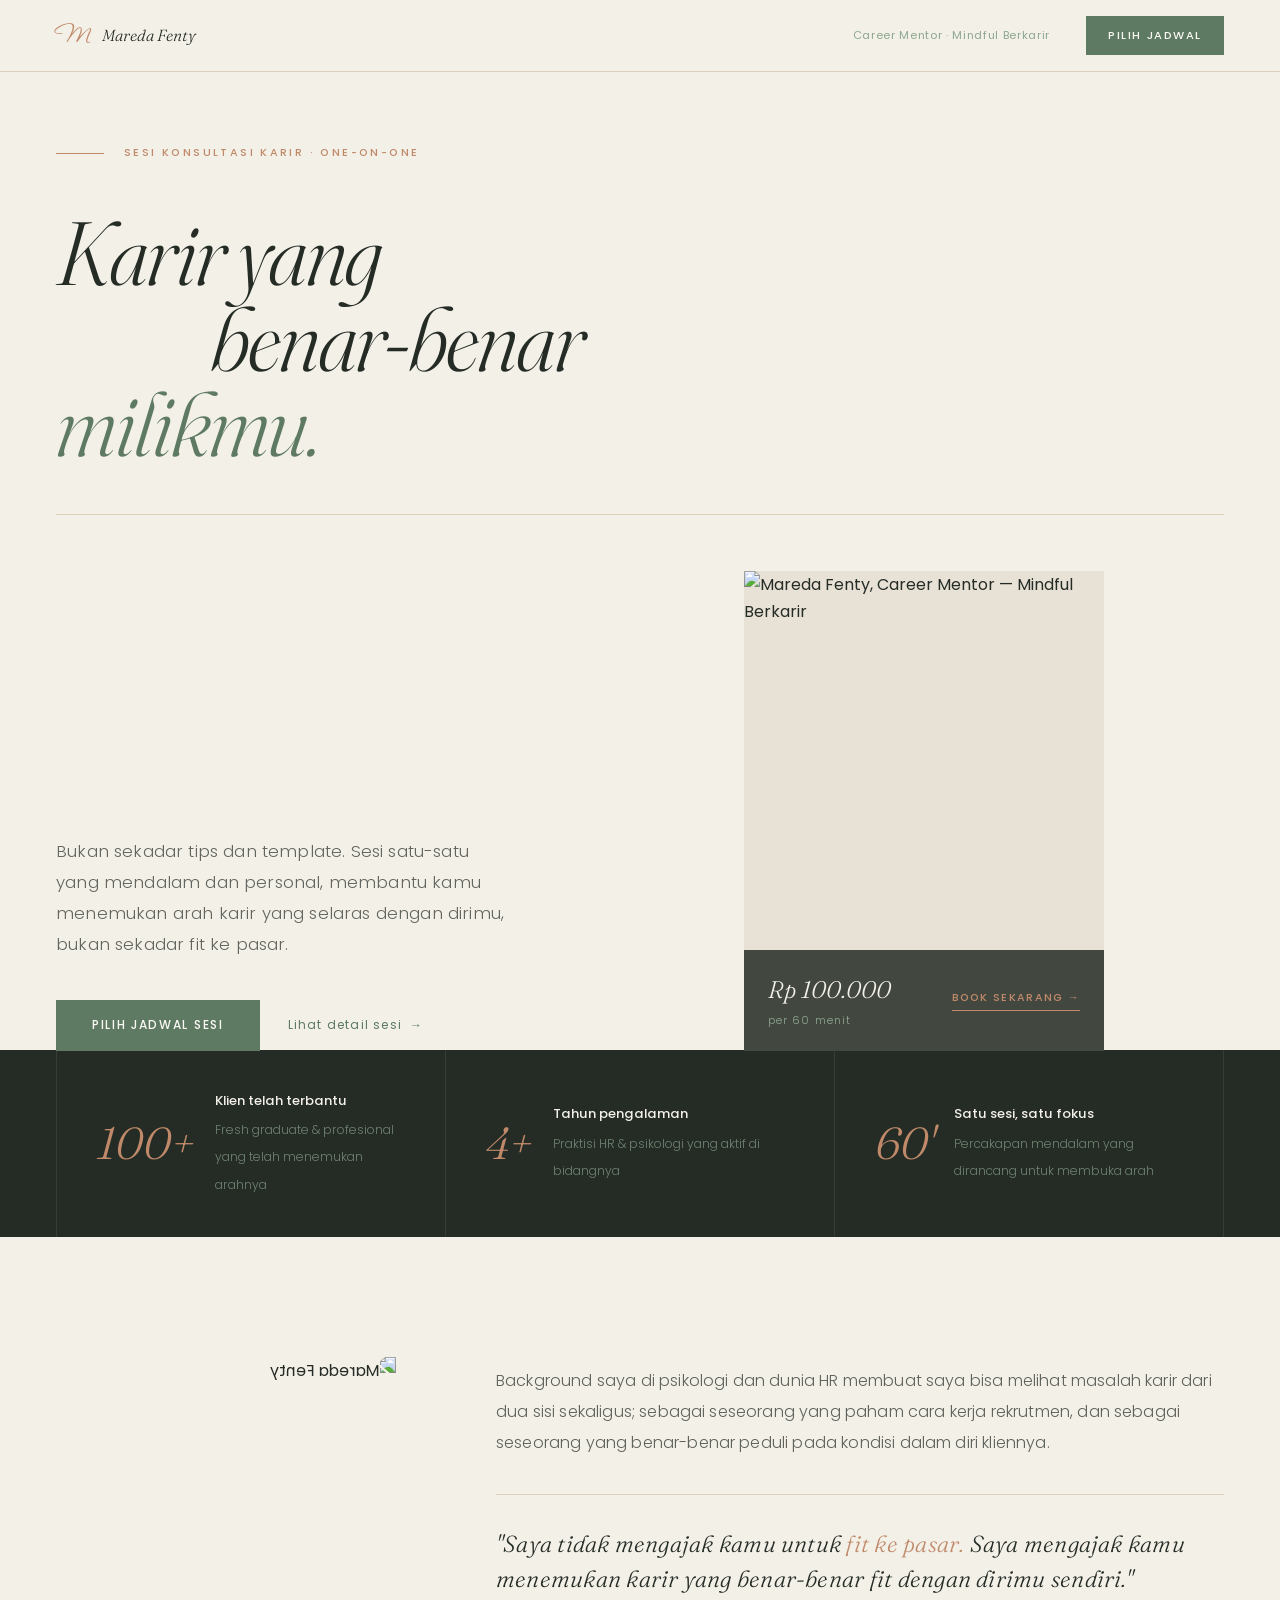
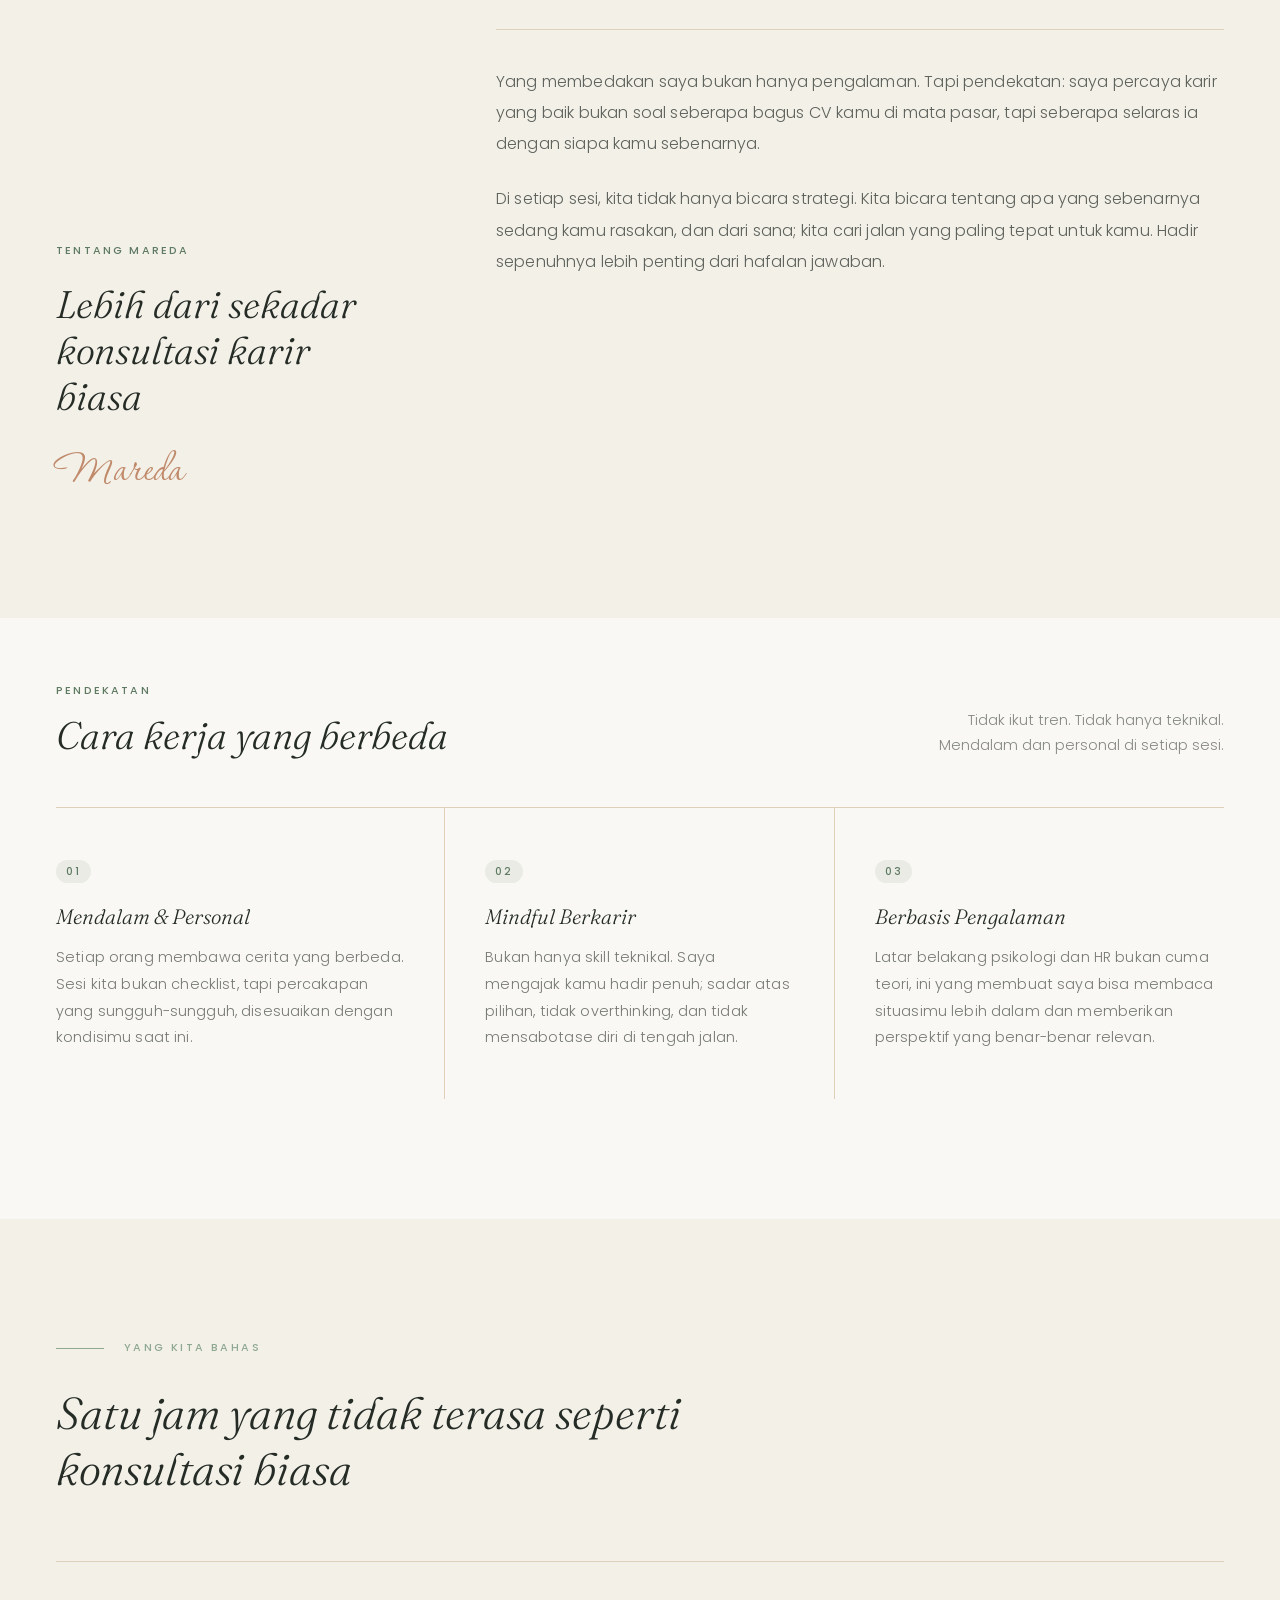
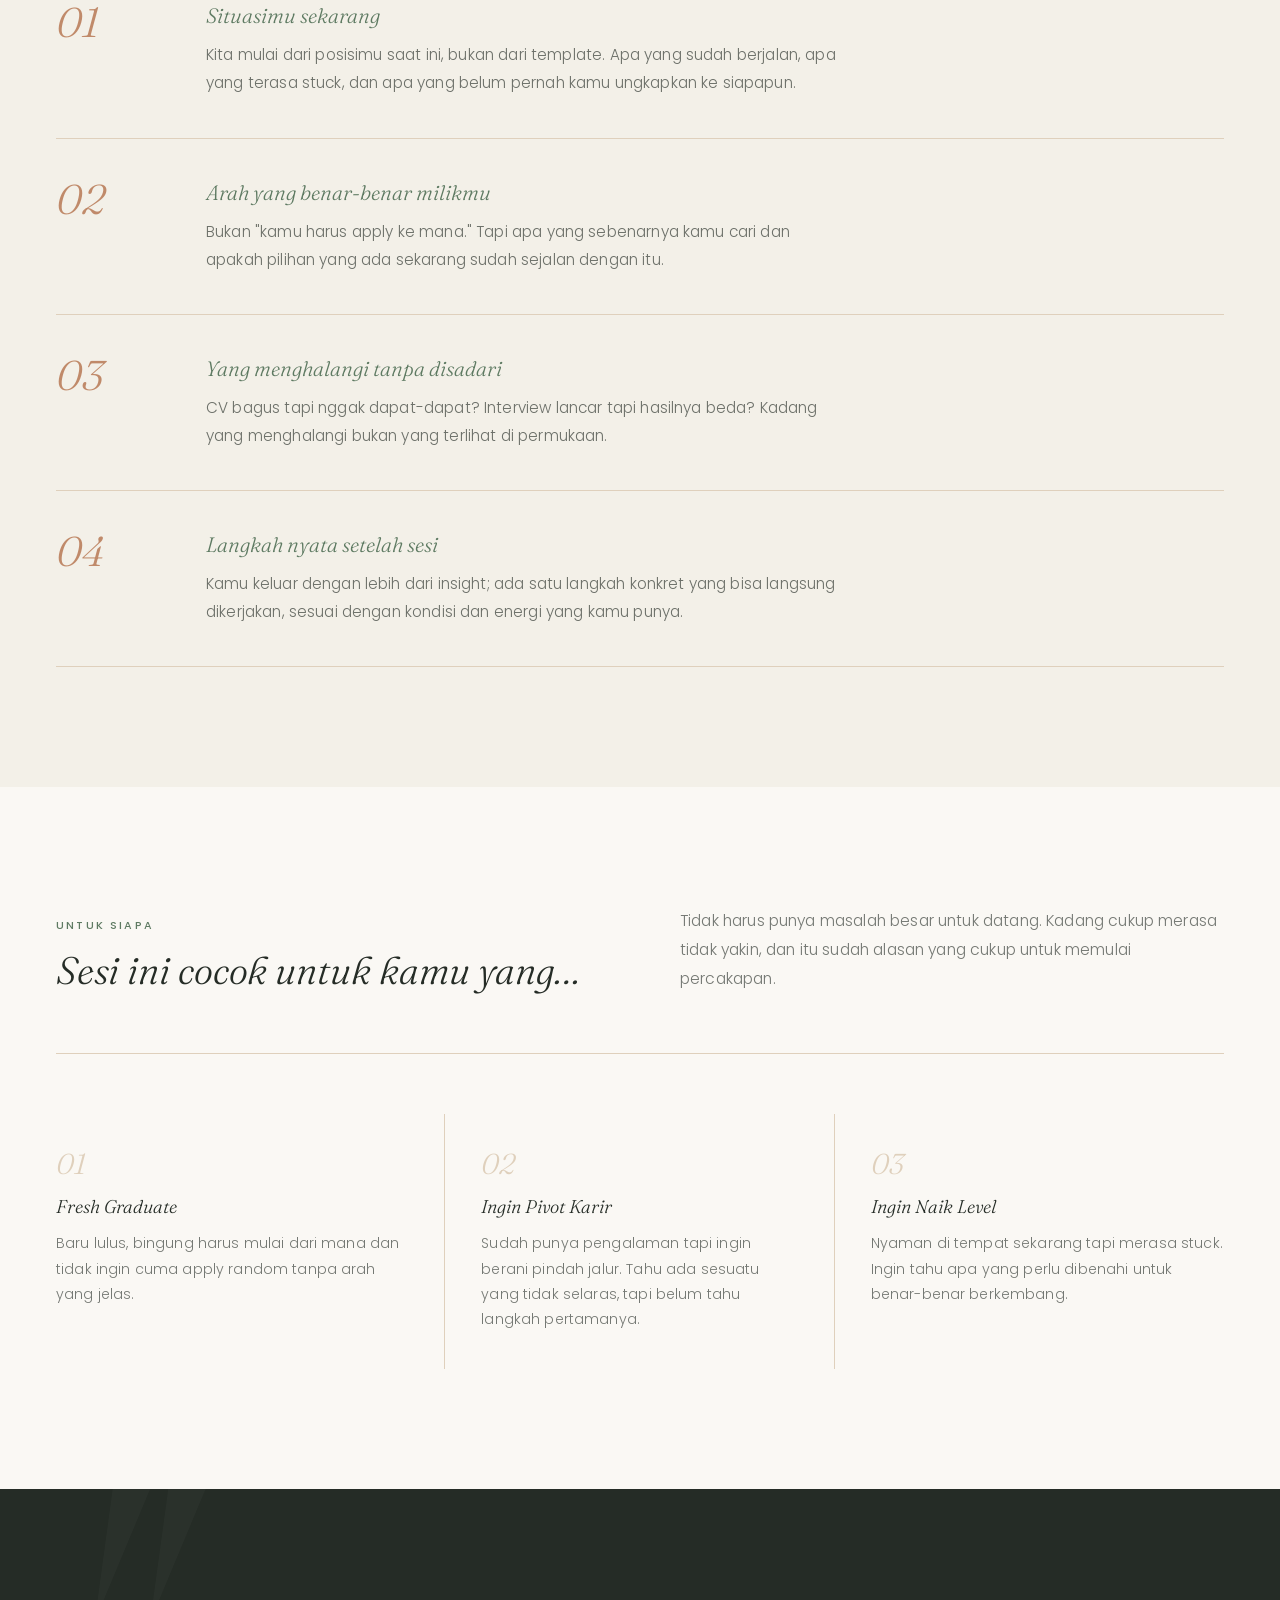
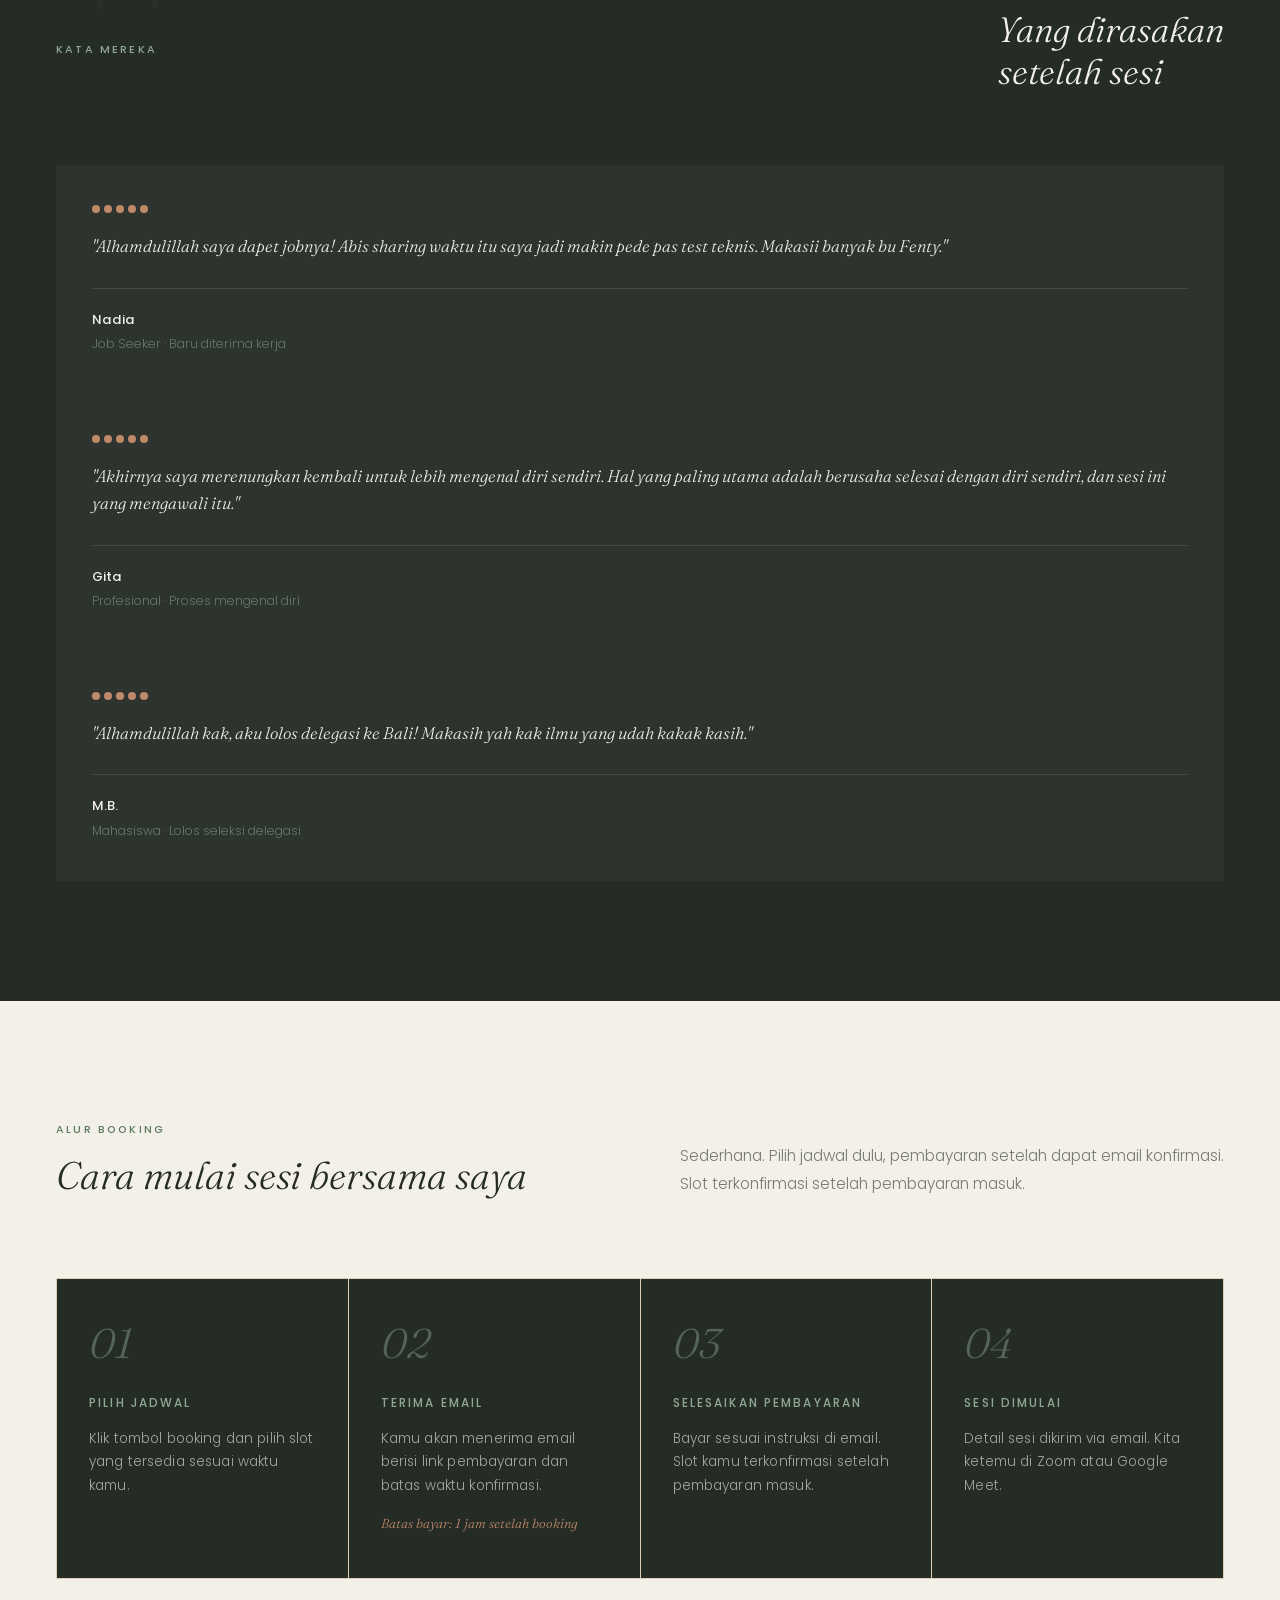
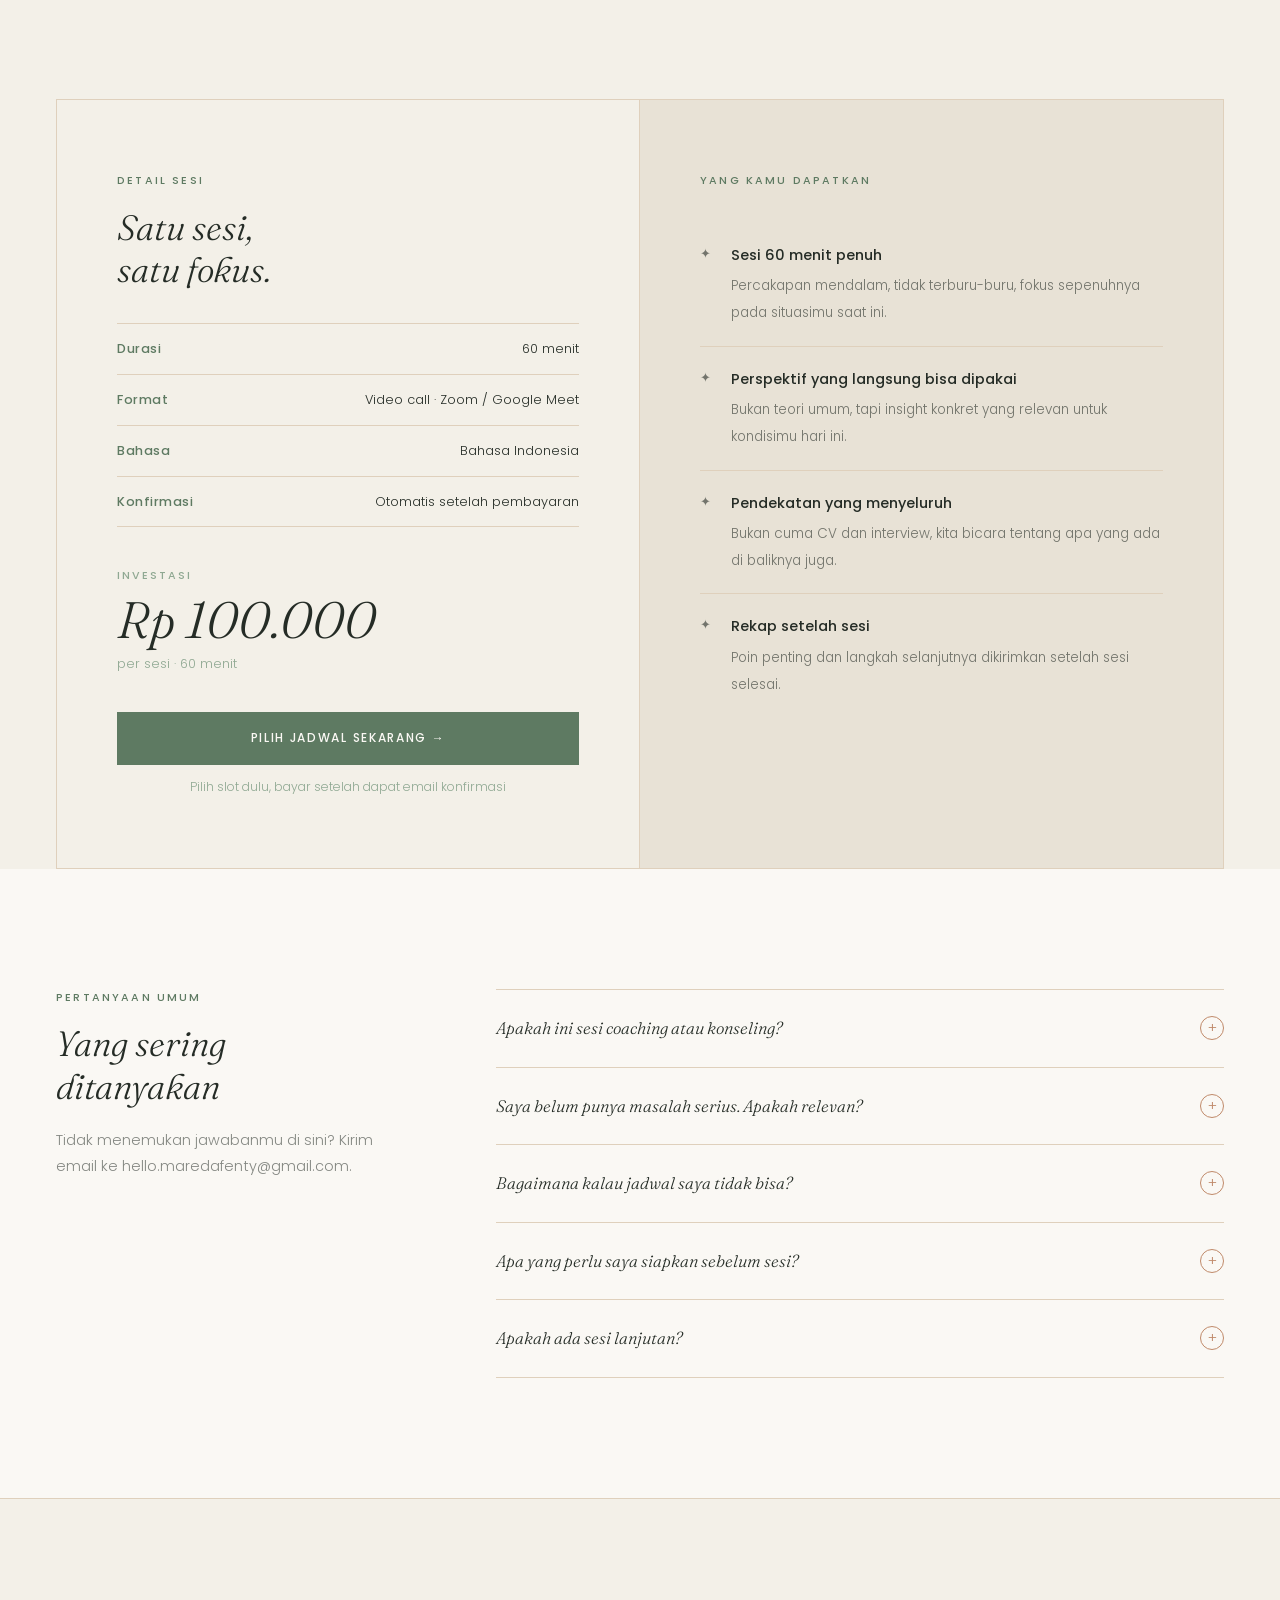
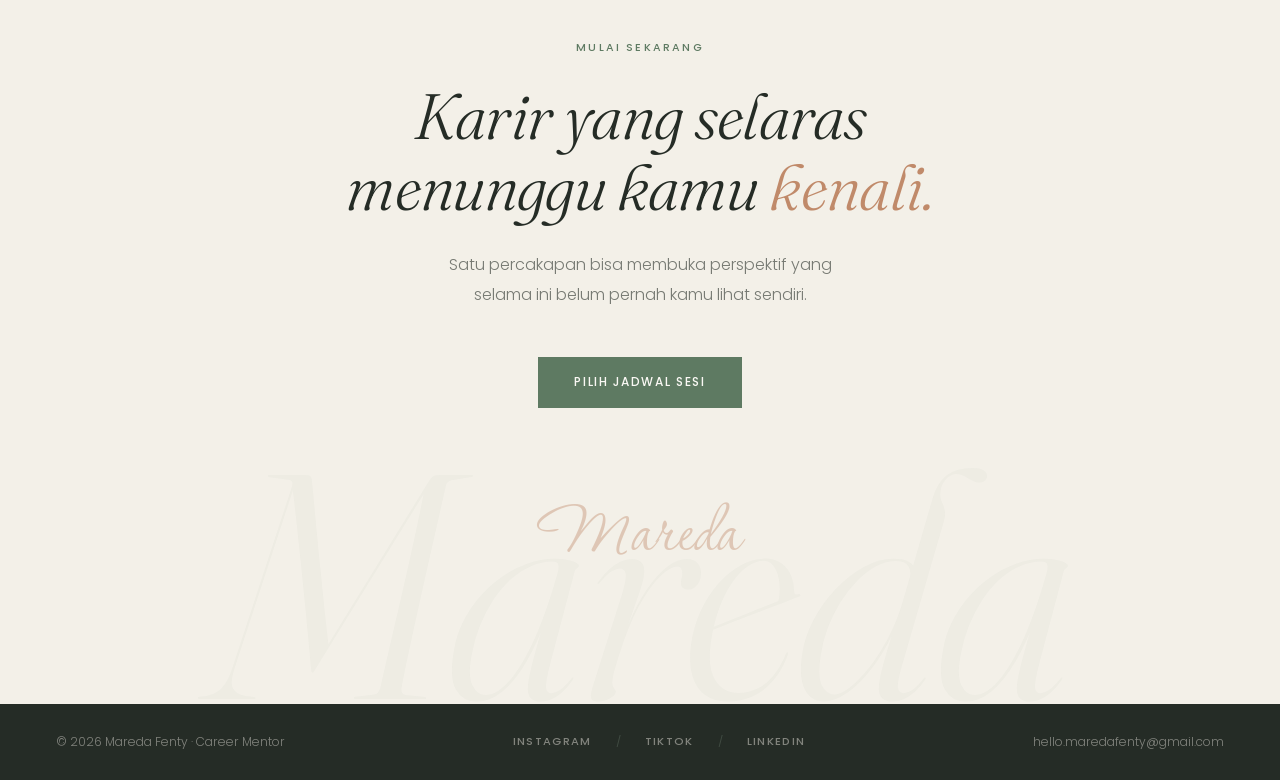
==== commit 1ff7227e: "Update index.html" ====
--- a/sesi-konsultasi-karir/landing-page/index.html
+++ b/sesi-konsultasi-karir/landing-page/index.html
@@ -217,37 +217,75 @@
         <span class="eyebrow">Kata Mereka</span>
         <h2>Yang dirasakan<br>setelah sesi</h2>
       </div>
-      <div class="testimonials-grid">
-        <div class="testimonial-card">
-          <div class="t-stars">
-            <div class="t-star"></div><div class="t-star"></div><div class="t-star"></div><div class="t-star"></div><div class="t-star"></div>
-          </div>
-          <p class="t-quote">"Alhamdulillah saya dapet jobnya! Abis sharing waktu itu saya jadi makin pede pas test teknis. Makasii banyak bu Fenty."</p>
-          <div class="t-author">
-            <strong>Nadia</strong>
-            <span>Job Seeker · Baru diterima kerja</span>
-          </div>
-        </div>
-        <div class="testimonial-card">
-          <div class="t-stars">
-            <div class="t-star"></div><div class="t-star"></div><div class="t-star"></div><div class="t-star"></div><div class="t-star"></div>
-          </div>
-          <p class="t-quote">"Akhirnya saya merenungkan kembali untuk lebih mengenal diri sendiri. Hal yang paling utama adalah berusaha selesai dengan diri sendiri, dan sesi ini yang mengawali itu."</p>
-          <div class="t-author">
-            <strong>Gita</strong>
-            <span>Profesional · Proses mengenal diri</span>
-          </div>
-        </div>
-        <div class="testimonial-card">
-          <div class="t-stars">
-            <div class="t-star"></div><div class="t-star"></div><div class="t-star"></div><div class="t-star"></div><div class="t-star"></div>
-          </div>
-          <p class="t-quote">"Alhamdulillah kak, aku lolos delegasi ke Bali! Makasih yah kak ilmu yang udah kakak kasih."</p>
-          <div class="t-author">
-            <strong>M.B.</strong>
-            <span>Mahasiswa · Lolos seleksi delegasi</span>
-          </div>
-        </div>
+        <div class="testimonials-carousel">
+          <div class="tc-track" id="tc-track">
+
+            <!-- TESTIMONI 1 — asli -->
+            <div class="testimonial-card">
+              <div class="t-stars">
+                <div class="t-star"></div><div class="t-star"></div><div class="t-star"></div><div class="t-star"></div><div class="t-star"></div>
+              </div>
+              <p class="t-quote">"Alhamdulillah saya dapet jobnya! Abis sharing waktu itu saya jadi makin pede pas test teknis. Makasii banyak bu Fenty."</p>
+              <div class="t-author">
+                <strong>Nadia</strong>
+                <span>Job Seeker · Baru diterima kerja</span>
+              </div>
+            </div>
+
+            <!-- TESTIMONI 2 — asli -->
+            <div class="testimonial-card">
+              <div class="t-stars">
+                <div class="t-star"></div><div class="t-star"></div><div class="t-star"></div><div class="t-star"></div><div class="t-star"></div>
+              </div>
+              <p class="t-quote">"Akhirnya saya merenungkan kembali untuk lebih mengenal diri sendiri. Hal yang paling utama adalah berusaha selesai dengan diri sendiri, dan sesi ini yang mengawali itu."</p>
+              <div class="t-author">
+                <strong>Gita</strong>
+                <span>Profesional · Proses mengenal diri</span>
+              </div>
+            </div>
+
+            <!-- TESTIMONI 3 — asli -->
+            <div class="testimonial-card">
+              <div class="t-stars">
+                <div class="t-star"></div><div class="t-star"></div><div class="t-star"></div><div class="t-star"></div><div class="t-star"></div>
+              </div>
+              <p class="t-quote">"Alhamdulillah kak, aku lolos delegasi ke Bali! Makasih yah kak ilmu yang udah kakak kasih."</p>
+              <div class="t-author">
+                <strong>M.B.</strong>
+                <span>Mahasiswa · Lolos seleksi delegasi</span>
+              </div>
+            </div>
+   <!--
+    ═══════════════════════════════════════════════
+    CARA TAMBAH TESTIMONI BARU — duplikat blok ini:
+
+    <div class="testimonial-card">
+      <div class="t-stars">
+        <div class="t-star"></div><div class="t-star"></div><div class="t-star"></div><div class="t-star"></div><div class="t-star"></div>
+      </div>
+      <p class="t-quote">"Kutipan testimoni di sini."</p>
+      <div class="t-author">
+        <strong>Nama</strong>
+        <span>Profil singkat · Hasil yang dicapai</span>
+      </div>
+    </div>
+
+    Kalau total kartu masih 3 atau kurang → carousel
+    tidak aktif, tampil grid biasa seperti semula.
+    Kalau 4+ → carousel otomatis aktif.
+    ═══════════════════════════════════════════════
+    -->
+    </div><!-- /tc-track -->
+
+      <!-- Tombol & dots — hanya muncul kalau kartu > 3 -->
+      <div class="tc-nav" id="tc-nav" style="display:none">
+        <button class="tc-btn" id="tc-prev" aria-label="Sebelumnya">&#8592;</button>
+        <div class="tc-dots" id="tc-dots"></div>
+        <button class="tc-btn" id="tc-next" aria-label="Berikutnya">&#8594;</button>
+      </div>
+
+    </div><!-- /testimonials-carousel -->
+            
       </div>
     </div>
   </section>
